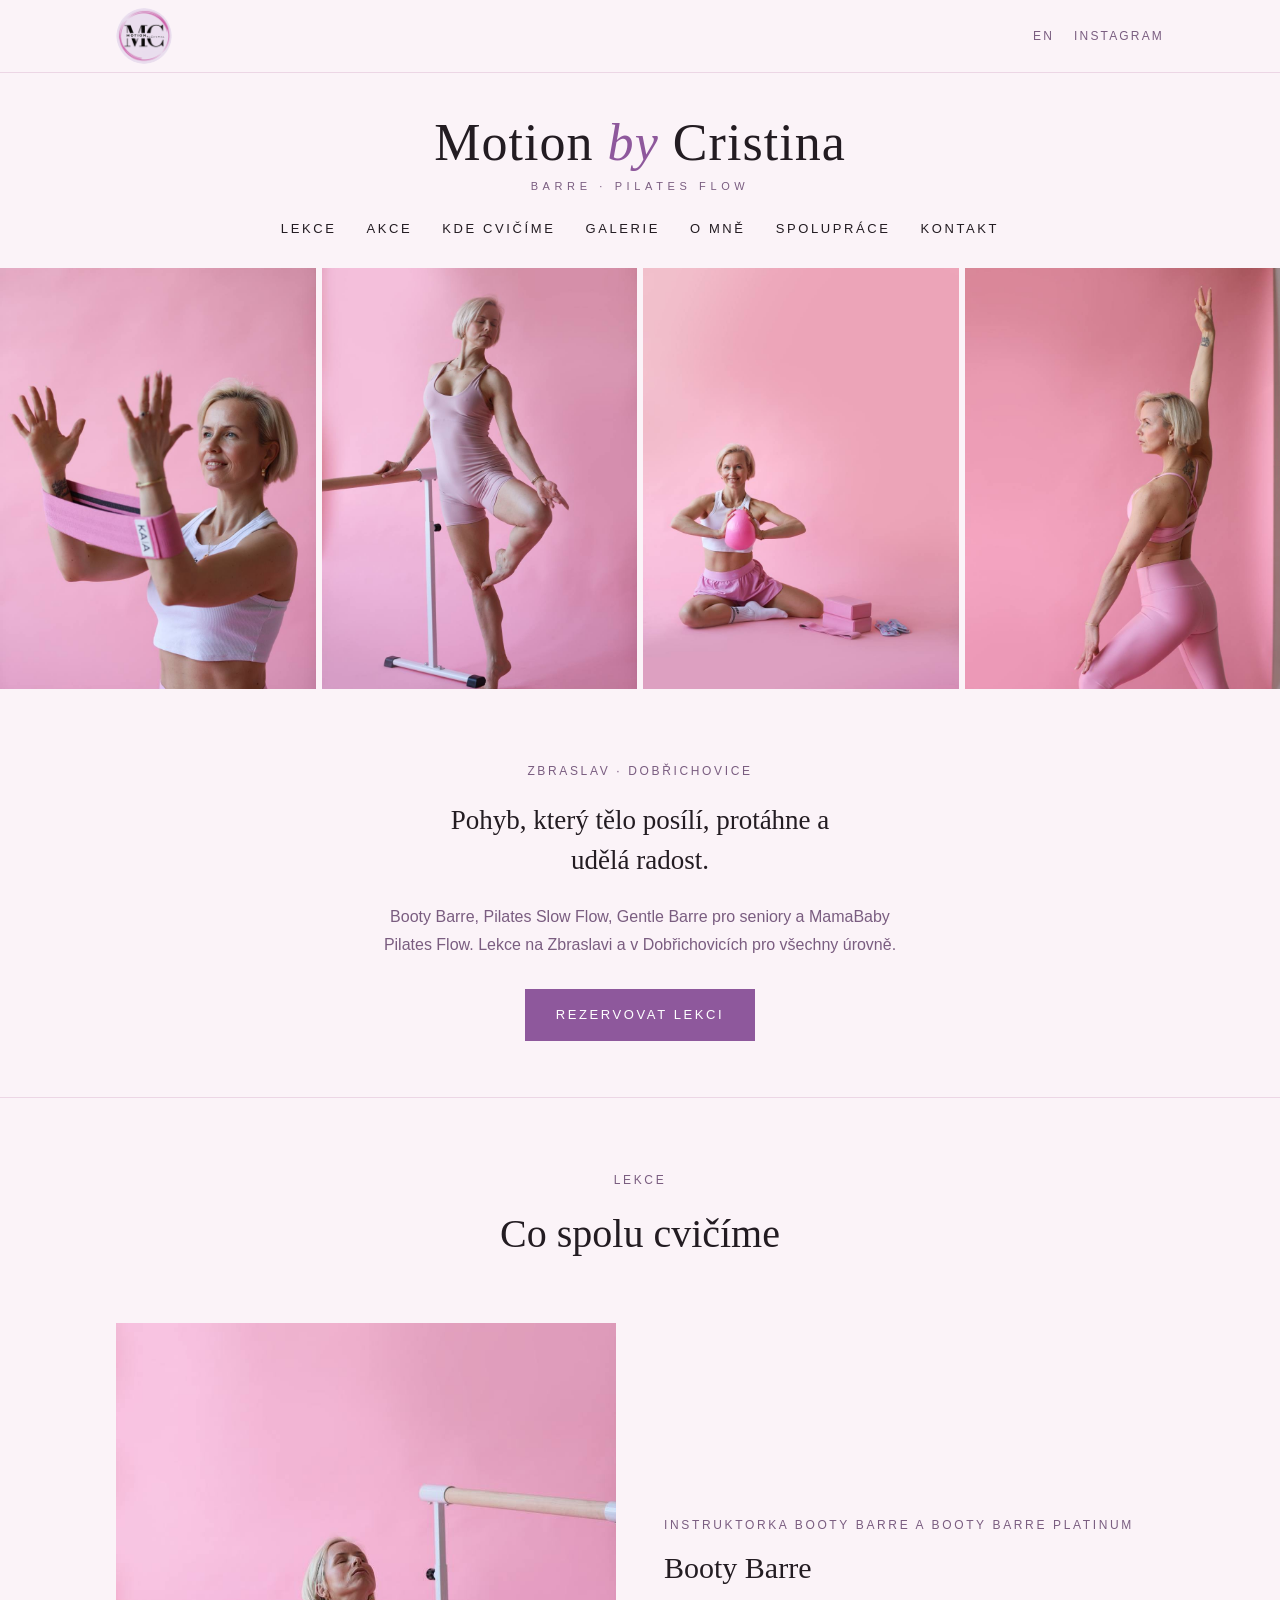
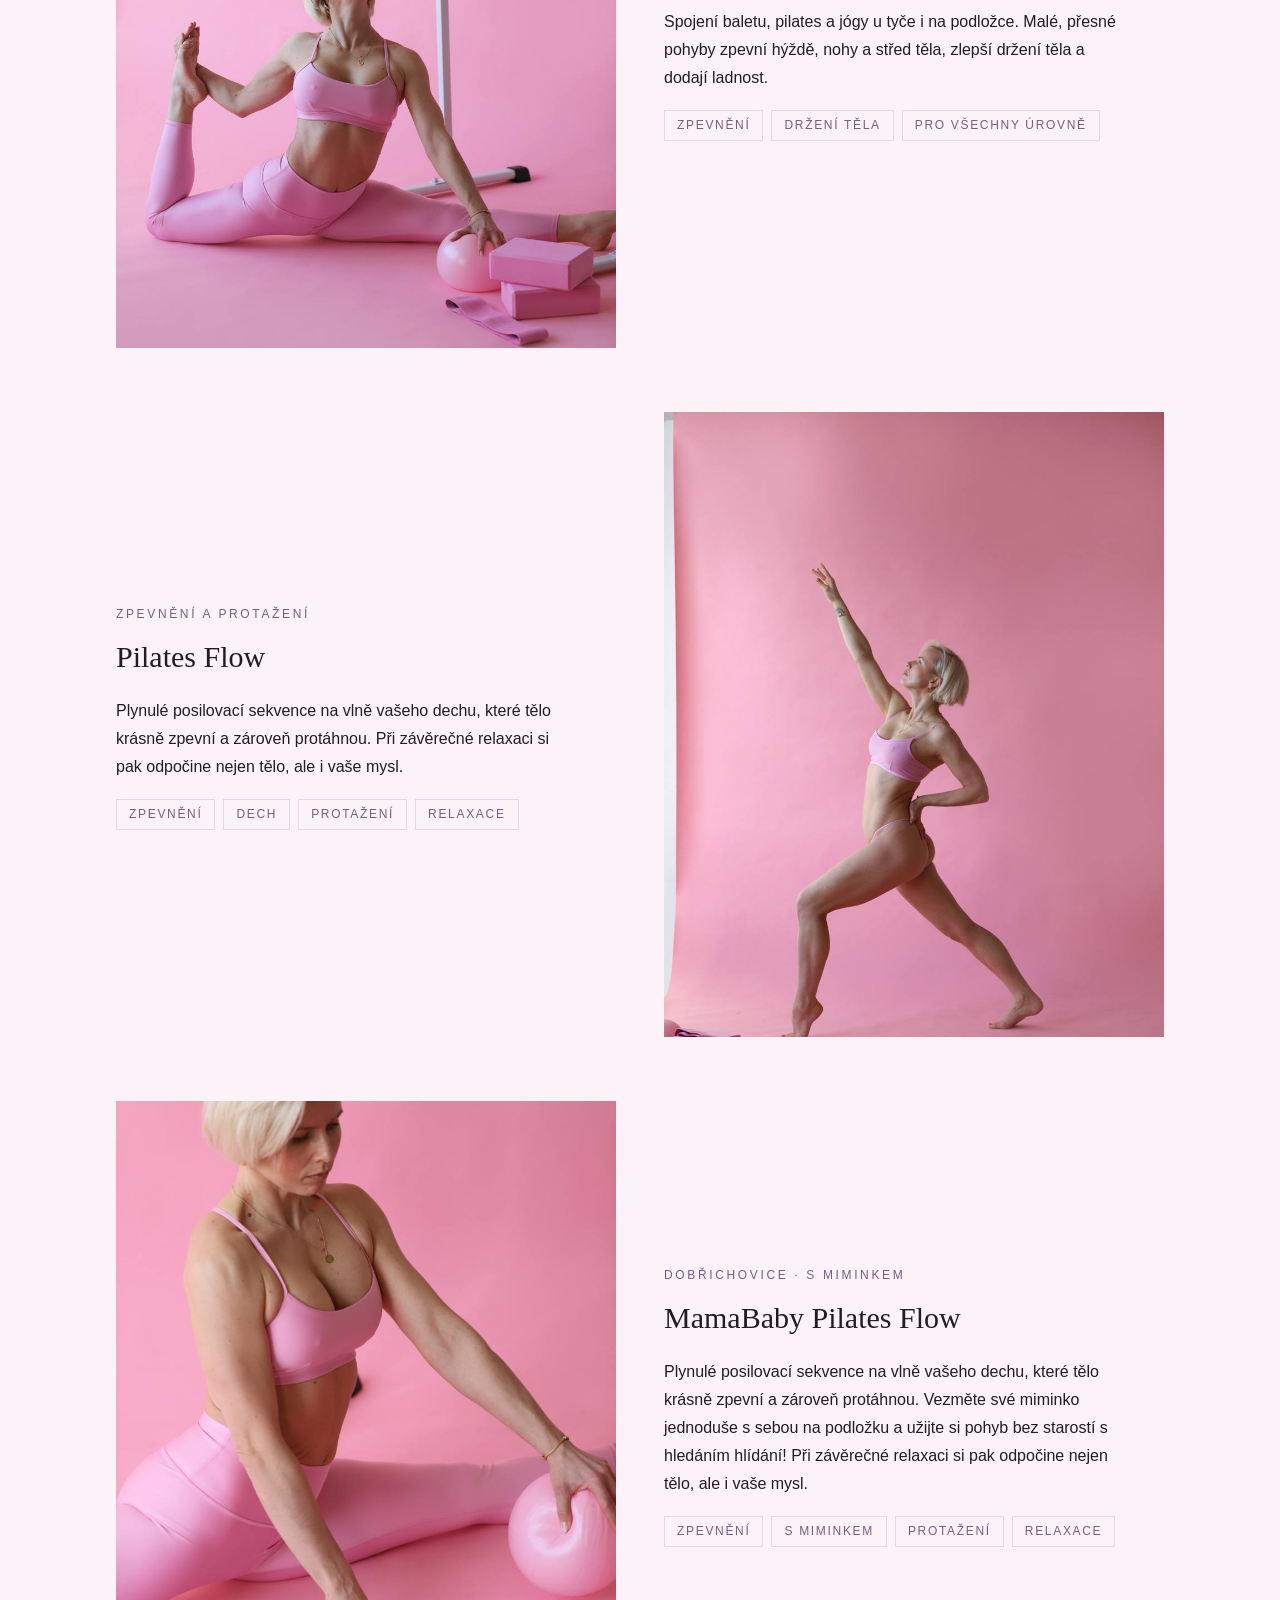
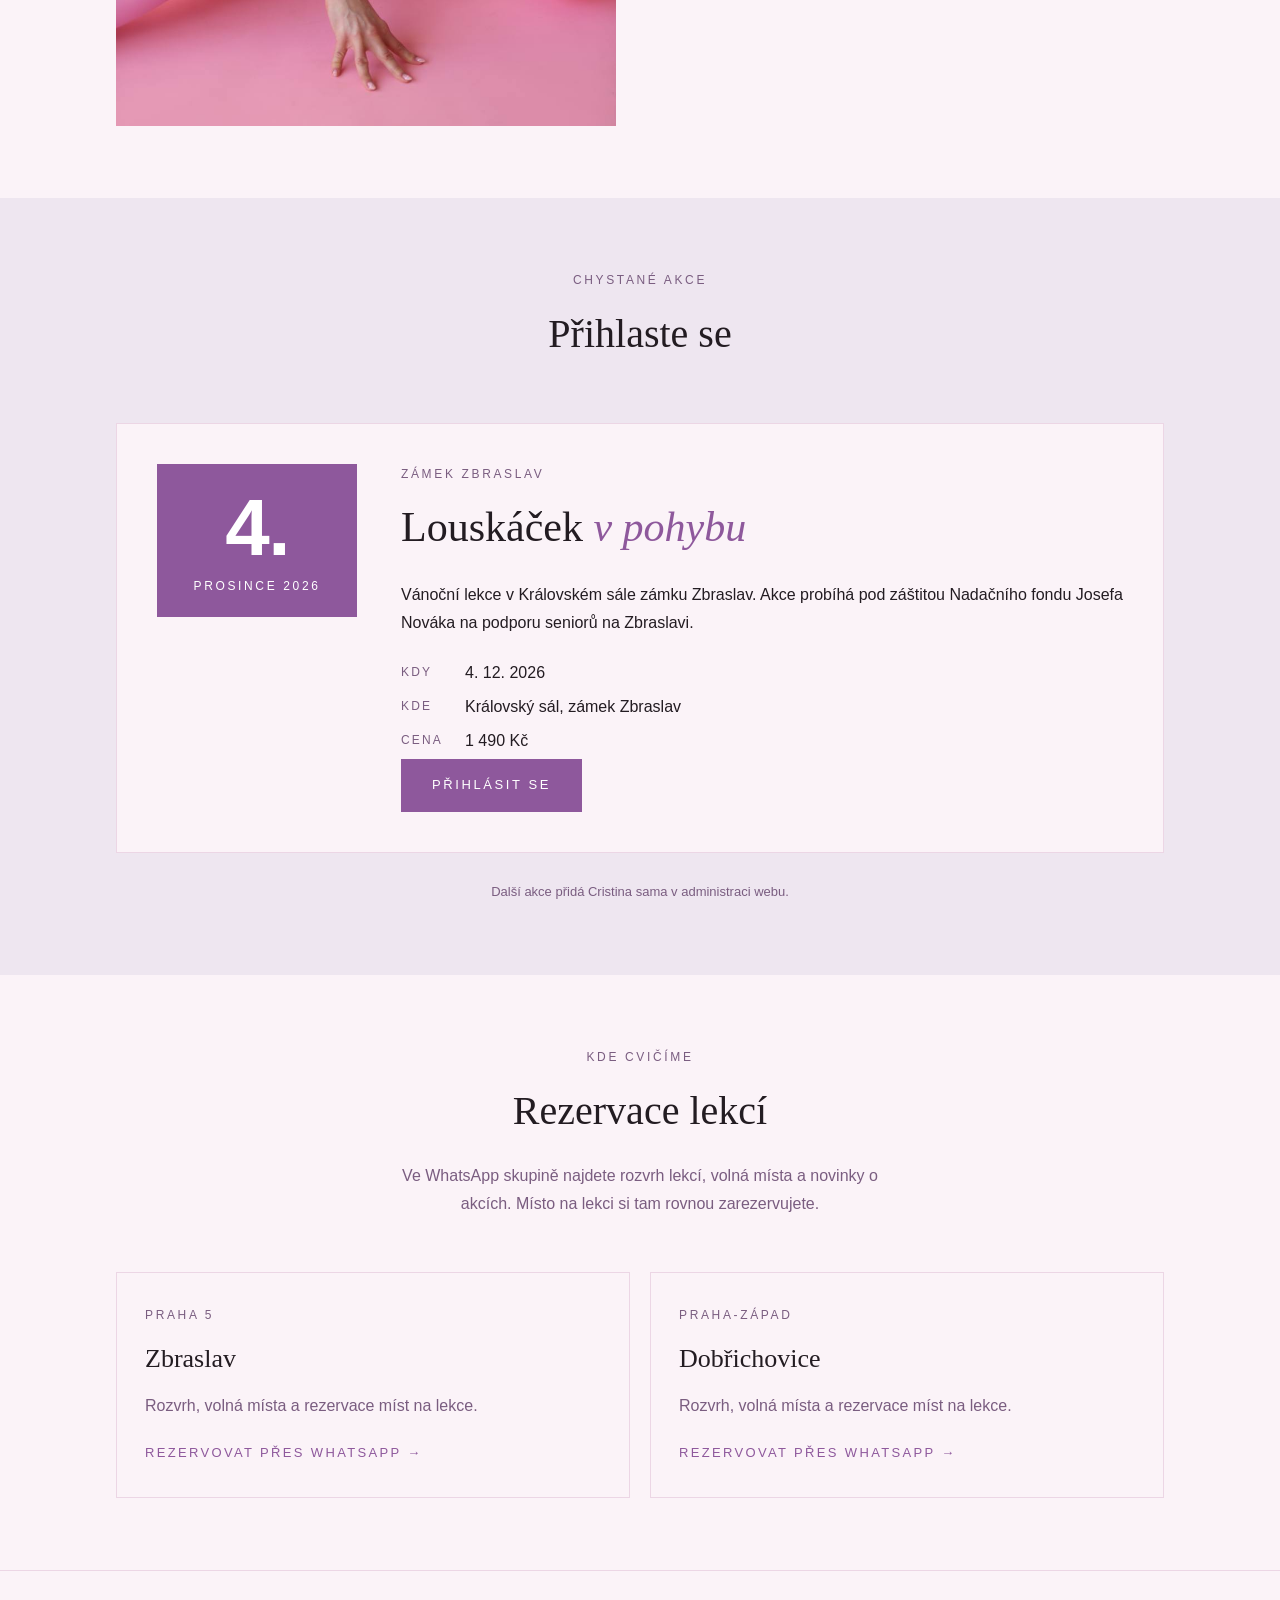
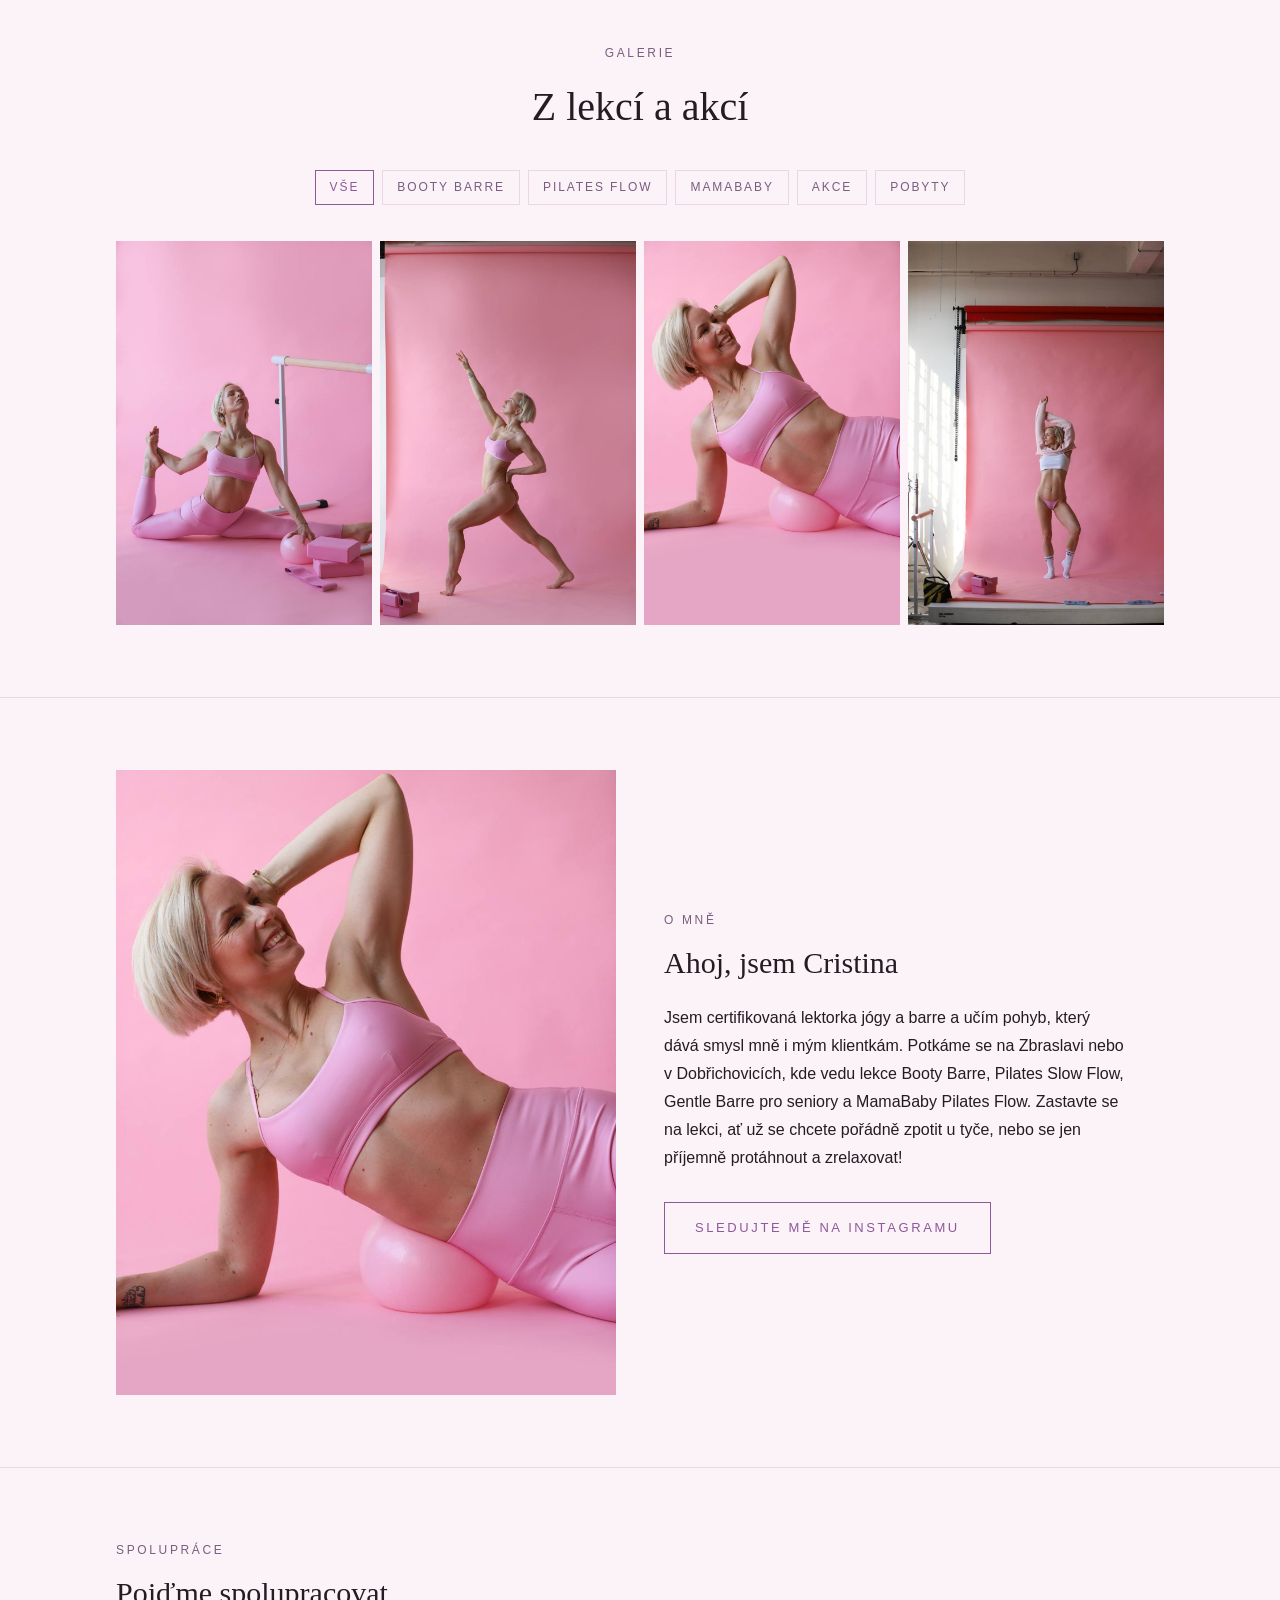
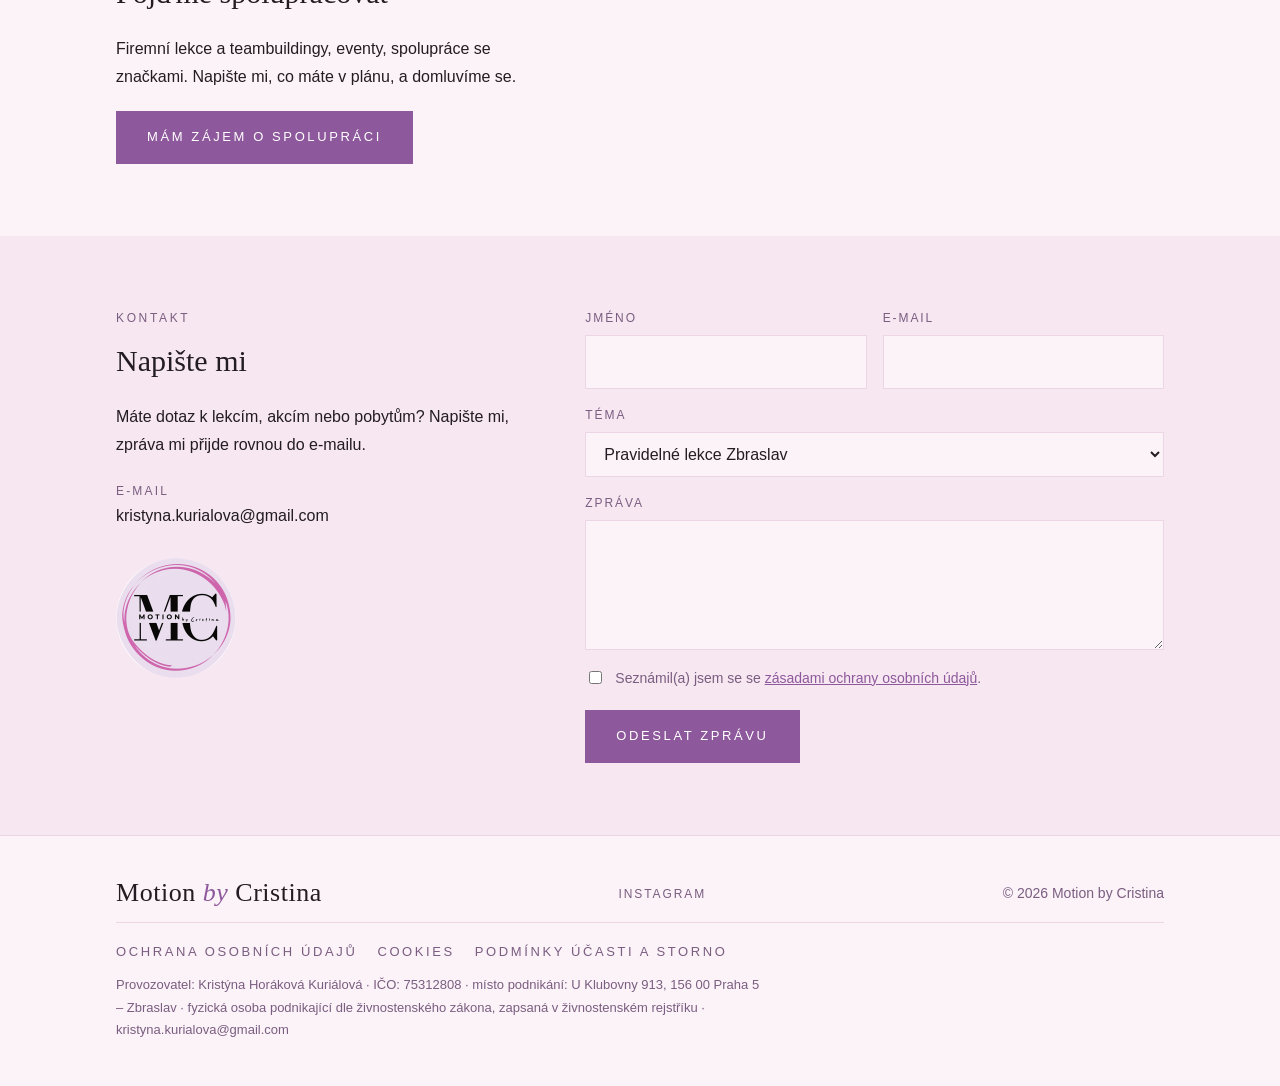
==== cristina/index.html @ bf234c75 "Motion by Cristina: video pod MamaBaby Co-Authored-By: Claude Opus 5.5 <noreply@anthropic.com> Claud" ====
<!doctype html>
<html lang="cs">
<head>
<meta charset="utf-8">
<meta name="viewport" content="width=device-width,initial-scale=1,viewport-fit=cover">
<meta name="robots" content="noindex,nofollow">
<meta name="color-scheme" content="only light">
<meta name="description" content="Lekce Booty Barre, Pilates Flow, Gentle Barre pro seniory a MamaBaby Pilates Flow na Zbraslavi a v Dobřichovicích. Akce, pobyty a rezervace lekcí přes WhatsApp.">
<link rel="alternate" hreflang="cs" href="https://andrea-signature.com/cristina">
<link rel="alternate" hreflang="en" href="https://andrea-signature.com/cristina/en">
<meta property="og:type" content="website">
<meta property="og:locale" content="cs_CZ">
<meta property="og:site_name" content="Motion by Cristina">
<meta property="og:title" content="Motion by Cristina – Booty Barre a Pilates Flow">
<meta property="og:description" content="Lekce Booty Barre a Pilates Flow na Zbraslavi a v Dobřichovicích. Akce, pobyty a rezervace přes WhatsApp.">
<meta property="og:url" content="https://andrea-signature.com/cristina">
<meta property="og:image" content="https://andrea-signature.com/cristina/og.jpg">
<meta property="og:image:width" content="1200">
<meta property="og:image:height" content="630">
<meta name="twitter:card" content="summary_large_image">
<style>:root{color-scheme:light}body{margin:0;font:14px system-ui,sans-serif}img{max-width:100%}[hidden]{display:none!important}</style>
<title>Motion by Cristina – Booty Barre a Pilates Flow | Zbraslav, Dobřichovice</title>
<link rel="icon" type="image/png" href="[data-uri]">
<meta name="claude:viewport-fit-sides" content="cover">
<link rel="stylesheet" href="/cristina/fonts/fonts.css">
<style>
/* Layout: Kat-style calm one-pager — centered logo + uppercase nav, photo strip, intro, alternating class rows, event, groups, footer */
:root{
  /* brand: #e1b0d1 orchid, #8e589c violet; light tints = 15 % */
  --bg:#fbf3f8; --surface:#f6e7f1; --surface2:#eee6f0; --fg:#231c22; --muted:#7a5d80; --accent:#8e589c; --orchid:#e1b0d1; --line:#ecd6e5; --on-accent:#fff;
  --ph1:#e8d6d6; --ph2:#d9c3c6; --ph3:#cfb8bd;
  --display:"Bodoni Moda","Didot","Times New Roman",serif;
  --body:"Montserrat","Helvetica Neue",Arial,sans-serif;
}
*{box-sizing:border-box}
body{background:var(--bg);color:var(--fg);font-family:var(--body);font-weight:300;font-size:16px;line-height:1.75}
a{color:inherit}
a:focus-visible,button:focus-visible{outline:2px solid var(--accent);outline-offset:3px}
.wrap{max-width:1080px;margin:0 auto;padding-left:max(16px,env(safe-area-inset-left,0px));padding-right:max(16px,env(safe-area-inset-right,0px))}
.eyebrow{font-size:12px;letter-spacing:.22em;text-transform:uppercase;color:var(--muted);font-weight:400}
h1,h2,h3{font-family:var(--display);font-weight:400;text-wrap:balance;margin:0}

/* top bar */
.top{border-bottom:1px solid var(--line)}
.top .wrap{display:flex;justify-content:space-between;align-items:center;gap:18px;padding-block:8px}
.top .corner{line-height:0}
.top-links{display:flex;gap:20px;align-items:center}
.top a{font-size:12px;letter-spacing:.18em;text-transform:uppercase;text-decoration:none;color:var(--muted)}
.top a:hover{color:var(--accent)}

/* header */
header .wrap{display:flex;flex-direction:column;align-items:center;gap:22px;padding-block:44px 26px;text-align:center}
.logo{font-family:var(--display);font-size:clamp(34px,6vw,52px);line-height:1;letter-spacing:.02em}
.logo em{font-style:normal}
.logo .by{font-style:italic}
.logo .by{color:var(--accent)}
.logo small{display:block;font-family:var(--body);font-size:11px;letter-spacing:.42em;text-transform:uppercase;color:var(--muted);margin-top:12px}
nav ul{display:flex;flex-wrap:wrap;justify-content:center;gap:6px 30px;list-style:none;margin:0;padding:0}
nav a{font-size:13px;letter-spacing:.2em;text-transform:uppercase;text-decoration:none;font-weight:400}
nav a:hover{color:var(--accent)}

/* photo strip */
.strip{display:grid;grid-template-columns:repeat(4,1fr);gap:6px}
.photo{display:block;width:100%;max-width:100%;height:auto;aspect-ratio:3/4;object-fit:cover;background:var(--surface)}
.ph{aspect-ratio:3/4;max-width:100%;display:flex;align-items:flex-end;padding:10px;font-size:11px;letter-spacing:.16em;text-transform:uppercase;color:var(--muted);background:linear-gradient(160deg,var(--ph1),var(--ph3))}
.strip .ph:nth-child(even){background:linear-gradient(200deg,var(--ph2),var(--ph1))}
@media (max-width:700px){.strip{grid-template-columns:repeat(2,1fr)}.strip img:nth-child(n+3){display:none}}

/* intro */
.intro{padding-block:72px 56px;text-align:center}
.intro p.lead{font-family:var(--display);font-size:clamp(21px,2.6vw,27px);line-height:1.5;max-width:30ch;margin:18px auto 0}
.intro p.sub{max-width:58ch;margin:22px auto 0;color:var(--muted)}
.btn{display:inline-block;margin-top:30px;padding:14px 30px;background:var(--accent);color:var(--on-accent);text-decoration:none;font-size:13px;letter-spacing:.2em;text-transform:uppercase;font-weight:400;border:1px solid var(--accent)}
.btn.ghost{background:transparent;color:var(--accent)}
.btn:hover{filter:brightness(1.08)}

/* classes */
.classes{border-top:1px solid var(--line);padding-block:72px}
.sec-head{text-align:center;margin-bottom:54px}
.sec-head h2{font-size:clamp(30px,4vw,40px);margin-top:8px}
.rows{display:grid;gap:64px}
.row{display:grid;grid-template-columns:1fr 1fr;gap:48px;align-items:center}
.row:nth-child(even) .ph{order:2}
.row .ph,.row .photo{aspect-ratio:4/5}
.row:nth-child(even) .photo{order:2}
@media (max-width:760px){.row:nth-child(even) .photo{order:0}}
.row > div{min-width:0}
.row h3{font-size:30px;margin:6px 0 14px}
.row p{margin:0;max-width:52ch}
.tags{display:flex;flex-wrap:wrap;gap:8px;margin-top:18px;padding:0;list-style:none}
.tags li{font-size:12px;letter-spacing:.14em;text-transform:uppercase;border:1px solid var(--line);padding:4px 12px;color:var(--muted)}
@media (max-width:760px){.row{grid-template-columns:1fr;gap:22px}.row:nth-child(even) .ph{order:0}}

/* event */
.event{background:var(--surface2)}
.event .wrap{padding-block:72px}
.ev{display:grid;grid-template-columns:200px 1fr;gap:44px;align-items:start}
.date{text-align:center;background:var(--accent);padding:24px 10px 20px;color:var(--on-accent)}
.date b{display:block;font-family:var(--body);font-weight:600;font-size:80px;line-height:1;letter-spacing:-.02em}
.date span{display:block;margin-top:8px;font-size:12px;letter-spacing:.22em;text-transform:uppercase;font-weight:500}
.ev > div{min-width:0}
.ev h3{font-size:clamp(30px,4vw,42px);margin:6px 0 16px}
.ev h3 em{color:var(--accent)}
.ev dl{display:grid;grid-template-columns:auto 1fr;gap:6px 22px;margin:22px 0 0}
.ev dt{font-size:12px;letter-spacing:.18em;text-transform:uppercase;color:var(--muted);padding-top:3px}
.ev dd{margin:0;font-variant-numeric:tabular-nums}
@media (max-width:700px){.ev{grid-template-columns:1fr;gap:24px}.date{max-width:180px}}

/* groups */
.groups{padding-block:72px}
.cards{display:grid;grid-template-columns:repeat(2,1fr);gap:20px}
.card{border:1px solid var(--line);padding:32px 28px;display:flex;flex-direction:column;gap:10px}
.card h3{font-size:26px}
.card p{margin:0;color:var(--muted)}
.card a{margin-top:auto;padding-top:12px;font-size:13px;letter-spacing:.18em;text-transform:uppercase;color:var(--accent);text-decoration:none;font-weight:400}
.card a:hover{text-decoration:underline}
.card a{display:inline-flex;align-items:center;gap:10px}
.ico{width:22px;height:22px;flex:none}
@media (max-width:640px){.cards{grid-template-columns:1fr}}

/* about */
.about{border-top:1px solid var(--line);padding-block:72px}
.about .row .photo{aspect-ratio:4/5;object-position:30% 20%}

/* footer */
footer{border-top:1px solid var(--line)}
footer .wrap{padding-block:44px;display:flex;flex-wrap:wrap;justify-content:space-between;gap:16px;align-items:center;font-size:14px;color:var(--muted)}
footer .logo{font-size:26px;color:var(--fg)}
.brand{margin:0;line-height:0}
.logo-img{display:block;width:56px;height:auto;border-radius:50%}
.contact-logo{width:120px;margin-top:28px}
footer ul{display:flex;gap:22px;list-style:none;margin:0;padding:0}
footer ul a{text-decoration:none;letter-spacing:.16em;text-transform:uppercase;font-size:12px}
footer ul a:hover{color:var(--accent)}
.legal-bar{flex-basis:100%;display:grid;gap:10px;padding-top:18px;border-top:1px solid var(--line);font-size:13px}
.legal-links{display:flex;flex-wrap:wrap;gap:6px 20px}
.legal-links a{color:var(--muted)}
.legal-links a:hover{color:var(--accent)}
.ident{margin:0;max-width:90ch}
.check a{color:var(--accent)}
#legal{max-width:min(92vw,720px)}
.legal-head{display:flex;justify-content:space-between;align-items:center;gap:12px;flex-wrap:wrap;padding:14px 20px;border-bottom:1px solid var(--line);position:sticky;top:0;background:var(--bg)}
.legal-tabs{display:flex;flex-wrap:wrap;gap:6px}
.legal-tabs button,.legal-close{font:inherit;font-size:12px;letter-spacing:.14em;text-transform:uppercase;background:none;border:1px solid var(--line);color:var(--muted);padding:6px 12px;cursor:pointer}
.legal-tabs button[aria-selected="true"]{border-color:var(--accent);color:var(--accent)}
.legal-close{color:var(--fg)}
.legal-body{padding:24px clamp(18px,4vw,36px) 32px;max-height:70vh;overflow:auto;font-size:15px;line-height:1.65}
.legal-body h2{font-size:28px;margin-bottom:12px}
.legal-body h4{font-family:var(--body);font-weight:500;font-size:13px;letter-spacing:.14em;text-transform:uppercase;color:var(--accent);margin:22px 0 6px}
.legal-body p,.legal-body ul{margin:0 0 8px}
.legal-body ul{padding-left:20px}
.legal-body b{font-weight:500}
@media (prefers-reduced-motion:no-preference){.btn,a{transition:color .2s,filter .2s}}

/* forms */
form{display:grid;gap:16px}
.f2{display:grid;grid-template-columns:1fr 1fr;gap:16px}
@media (max-width:600px){.f2{grid-template-columns:1fr}}
label{display:grid;gap:6px;font-size:12px;letter-spacing:.16em;text-transform:uppercase;color:var(--muted)}
input,textarea,select{font:inherit;font-size:16px;letter-spacing:normal;text-transform:none;color:var(--fg);background:var(--bg);border:1px solid var(--line);padding:12px 14px;border-radius:0;width:100%}
input:focus,textarea:focus,select:focus{outline:none;border-color:var(--accent)}
textarea{min-height:130px;resize:vertical}
.check{display:flex;gap:10px;align-items:flex-start;text-transform:none;letter-spacing:normal;font-size:14px}
.check input{width:auto;margin-top:5px}
button.btn{cursor:pointer;font:inherit;font-size:13px;letter-spacing:.2em;text-transform:uppercase;justify-self:start;margin-top:4px}
.ok{border:1px solid var(--accent);padding:18px 20px;color:var(--fg)}
.ok b{font-weight:500;color:var(--accent)}
.note{font-size:13px;color:var(--muted);margin:0}

/* events list */
.events{display:grid;gap:28px}
.ev-card{background:var(--bg);border:1px solid var(--line);padding:clamp(22px,4vw,40px)}
.regform{margin-top:28px;padding-top:28px;border-top:1px solid var(--line)}
.capacity{font-size:13px;color:var(--muted);margin-top:10px}
.capacity b{color:var(--accent);font-weight:500}

/* gallery */
.gallery{border-top:1px solid var(--line);padding-block:72px}
.filters{display:flex;flex-wrap:wrap;justify-content:center;gap:8px;margin:-26px 0 36px}
.filters button{font:inherit;font-size:12px;letter-spacing:.16em;text-transform:uppercase;background:none;border:1px solid var(--line);color:var(--muted);padding:6px 14px;cursor:pointer}
.filters button[aria-pressed="true"]{border-color:var(--accent);color:var(--accent)}
.grid{display:grid;grid-template-columns:repeat(4,1fr);gap:8px}
.grid button{all:unset;cursor:zoom-in;display:block}
.grid button:focus-visible{outline:2px solid var(--accent);outline-offset:2px}
.grid .photo{aspect-ratio:2/3}
@media (max-width:760px){.grid{grid-template-columns:repeat(2,1fr)}}
dialog{border:0;padding:0;background:var(--bg);color:var(--fg);max-width:min(92vw,820px);width:100%}
dialog::backdrop{background:rgba(20,14,16,.75)}
dialog img,dialog video{display:block;width:100%;max-height:80vh;object-fit:contain;background:var(--surface)}
.grid .tile{position:relative;overflow:visible}
.grid .tile .photo{position:relative}
.album .tile-cap{font-size:11px;padding:40px 12px 12px;background:linear-gradient(transparent,rgba(35,28,34,.7))}
.album .tile-cap b{display:block;font-family:var(--display);font-weight:400;font-size:22px;letter-spacing:0;text-transform:none;margin-bottom:2px}
.album::before,.album::after{content:"";position:absolute;inset:0;border:1px solid var(--line);background:var(--surface);z-index:-1}
.grid .album{isolation:isolate;margin:10px 10px 0 0}
.album::before{transform:translate(5px,-5px)}.album::after{transform:translate(10px,-10px);z-index:-2}
.album-bar{display:flex;flex-wrap:wrap;align-items:center;gap:14px 24px;margin-bottom:24px}
.album-bar h3{font-size:28px}
.album-bar button{font:inherit;font-size:12px;letter-spacing:.16em;text-transform:uppercase;background:none;border:1px solid var(--accent);color:var(--accent);padding:8px 14px;cursor:pointer}
.play{position:absolute;left:50%;top:50%;width:58px;height:58px;margin:-29px 0 0 -29px;border-radius:50%;background:rgba(255,255,255,.88);box-shadow:0 2px 12px rgba(35,28,34,.18)}
.play::after{content:"";position:absolute;left:23px;top:18px;border-left:17px solid var(--accent);border-top:11px solid transparent;border-bottom:11px solid transparent}
.tile-cap{position:absolute;left:0;right:0;bottom:0;padding:22px 10px 9px;font-size:11px;letter-spacing:.12em;text-transform:uppercase;color:#fff;background:linear-gradient(transparent,rgba(35,28,34,.55))}
dialog{max-width:min(92vw,620px)}
.dlg-bar{display:flex;justify-content:space-between;align-items:center;padding:12px 16px;font-size:13px;color:var(--muted)}
.dlg-bar button{font:inherit;background:none;border:1px solid var(--line);color:var(--fg);padding:6px 12px;cursor:pointer;letter-spacing:.12em;text-transform:uppercase;font-size:12px}

/* contact */
.contact{background:var(--surface)}
.contact .wrap{padding-block:72px}
.contact-grid{display:grid;grid-template-columns:1fr 1.4fr;gap:56px}
.contact-grid > div{min-width:0}
.contact-grid h3{font-size:30px;margin:6px 0 14px}
.contact-list{list-style:none;padding:0;margin:22px 0 0;display:grid;gap:14px}
.contact-list span{display:block;font-size:12px;letter-spacing:.18em;text-transform:uppercase;color:var(--muted)}
.collab-sec{border-top:1px solid var(--line)}
.collab-sec .wrap{padding-block:72px}
.collab-sec .contact-grid h3{font-size:30px;margin:6px 0 14px}
.collab{margin-top:32px;padding-top:24px;border-top:1px solid var(--line)}
.collab p{margin:8px 0 0}
.collab .btn{margin-top:18px}
@media (max-width:760px){.contact-grid{grid-template-columns:1fr;gap:32px}}
</style>

</head>
<body>
<div class="top"><div class="wrap">
  <a class="corner" href="#" aria-label="Motion by Cristina – nahoru"><img class="logo-img" src="[data-uri]" alt="" width="56" height="56"></a>
  <span class="top-links"><a href="/cristina/en" lang="en" hreflang="en">EN</a><a href="https://www.instagram.com/kristynakurialova" target="_blank" rel="noopener">Instagram</a></span>
</div></div>

<header><div class="wrap">
  <div class="logo">Motion <em><span class="by">by</span> Cristina</em><small>Barre · Pilates Flow</small></div>
  <nav><ul>
    <li><a href="#lekce">Lekce</a></li>
    <li><a href="#akce">Akce</a></li>
    <li><a href="#skupiny">Kde cvičíme</a></li>
    <li><a href="#galerie">Galerie</a></li>
    <li><a href="#o-mne">O mně</a></li>
    <li><a href="#spoluprace">Spolupráce</a></li>
    <li><a href="#kontakt">Kontakt</a></li>
  </ul></nav>
</div></header>

<div class="strip" aria-label="Fotografie z lekcí">
  <img class="photo" src="[data-uri]" alt="Cristina s odporovou gumou"><img class="photo" src="[data-uri]" alt="Cristina u baletní tyče"><img class="photo" src="[data-uri]" alt="Cristina s overballem na podložce"><img class="photo" src="[data-uri]" alt="Cristina ve stoji s rukou vzhůru">
</div>

<section class="intro"><div class="wrap">
  <div class="eyebrow">Zbraslav · Dobřichovice</div>
  <p class="lead">Pohyb, který tělo posílí, protáhne a udělá radost.</p>
  <p class="sub">Booty Barre, Pilates Slow Flow, Gentle Barre pro seniory a MamaBaby Pilates Flow. Lekce na Zbraslavi a v Dobřichovicích pro všechny úrovně.</p>
  <a class="btn" href="#skupiny">Rezervovat lekci</a>
</div></section>

<section class="classes" id="lekce"><div class="wrap">
  <div class="sec-head"><div class="eyebrow">Lekce</div><h2>Co spolu cvičíme</h2></div>
  <div class="rows">
    <div class="row">
      <img class="photo" src="[data-uri]" alt="Booty Barre u tyče">
      <div>
        <div class="eyebrow">Instruktorka Booty Barre a Booty Barre Platinum</div>
        <h3>Booty Barre</h3>
        <p>Spojení baletu, pilates a jógy u tyče i na podložce. Malé, přesné pohyby zpevní hýždě, nohy a střed těla, zlepší držení těla a dodají ladnost.</p>
        <ul class="tags"><li>Zpevnění</li><li>Držení těla</li><li>Pro všechny úrovně</li></ul>
      </div>
    </div>
    <div class="row">
      <img class="photo" src="[data-uri]" alt="Pilates Flow">
      <div>
        <div class="eyebrow">Zpevnění a protažení</div>
        <h3>Pilates Flow</h3>
        <p>Plynulé posilovací sekvence na vlně vašeho dechu, které tělo krásně zpevní a zároveň protáhnou. Při závěrečné relaxaci si pak odpočine nejen tělo, ale i vaše mysl.</p>
        <ul class="tags"><li>Zpevnění</li><li>Dech</li><li>Protažení</li><li>Relaxace</li></ul>
      </div>
    </div>
    <div class="row">
      <img class="photo" src="[data-uri]" alt="MamaBaby Pilates Flow">
      <div>
        <div class="eyebrow">Dobřichovice · s miminkem</div>
        <h3>MamaBaby Pilates Flow</h3>
        <p>Plynulé posilovací sekvence na vlně vašeho dechu, které tělo krásně zpevní a zároveň protáhnou. Vezměte své miminko jednoduše s sebou na podložku a užijte si pohyb bez starostí s hledáním hlídání! Při závěrečné relaxaci si pak odpočine nejen tělo, ale i vaše mysl.</p>
        <ul class="tags"><li>Zpevnění</li><li>S miminkem</li><li>Protažení</li><li>Relaxace</li></ul>
      </div>
    </div>
  </div>
</div></section>

<section class="event" id="akce"><div class="wrap">
  <div class="sec-head"><div class="eyebrow">Chystané akce</div><h2>Přihlaste se</h2></div>
  <div class="events">
  <article class="ev-card">
  <div class="ev">
    <div class="date"><b>4.</b><span>prosince 2026</span></div>
    <div>
      <div class="eyebrow">Zámek Zbraslav</div>
      <h3>Louskáček <em>v pohybu</em></h3>
      <p>Vánoční lekce v Královském sále zámku Zbraslav. Akce probíhá pod záštitou Nadačního fondu Josefa Nováka na podporu seniorů na Zbraslavi.</p>
      <dl>
        <dt>Kdy</dt><dd>4. 12. 2026</dd>
        <dt>Kde</dt><dd>Královský sál, zámek Zbraslav</dd>
        <dt>Cena</dt><dd>1 490 Kč</dd>
      </dl>
      <button class="btn" type="button" data-toggle="reg1" aria-expanded="false">Přihlásit se</button>
    </div>
  </div>
  <div class="regform" id="reg1" hidden>
    <form data-ok="Děkuji, přihláška je odeslaná. Potvrzení a platební údaje přijdou e-mailem.">
      <div class="f2">
        <label for="r1-name">Jméno a příjmení<input id="r1-name" name="name" required autocomplete="name"></label>
        <label for="r1-mail">E-mail<input id="r1-mail" name="email" type="email" required autocomplete="email"></label>
      </div>
      <div class="f2">
        <label for="r1-tel">Telefon<input id="r1-tel" name="tel" type="tel" autocomplete="tel"></label>
        <label for="r1-count">Počet míst<select id="r1-count" name="count"><option>1</option><option>2</option><option>3</option><option>4</option></select></label>
      </div>
      <label for="r1-note">Poznámka<textarea id="r1-note" name="note" style="min-height:80px"></textarea></label>
      <label class="check" for="r1-gdpr"><input id="r1-gdpr" type="checkbox" required> <span>Seznámil(a) jsem se s <a href="#" data-legal="vop">podmínkami účasti a storno podmínkami</a> a se <a href="#" data-legal="gdpr">zásadami ochrany osobních údajů</a>.</span></label>
      <button class="btn" type="submit">Odeslat přihlášku</button>
    </form>
  </div>
  </article>
  <p class="note" style="text-align:center">Další akce přidá Cristina sama v administraci webu.</p>
  </div>
</div></section>

<section class="groups" id="skupiny"><div class="wrap">
  <div class="sec-head"><div class="eyebrow">Kde cvičíme</div><h2>Rezervace lekcí</h2><p class="sub" style="max-width:56ch;margin:16px auto 0;color:var(--muted)">Ve WhatsApp skupině najdete rozvrh lekcí, volná místa a novinky o akcích. Místo na lekci si tam rovnou zarezervujete.</p></div>
  <div class="cards">
    <div class="card">
      <div class="eyebrow">Praha 5</div>
      <h3>Zbraslav</h3>
      <p>Rozvrh, volná místa a rezervace míst na lekce.</p>
      <a href="https://chat.whatsapp.com/IKfqkIpqVNa3q3LoXAsmT3" target="_blank" rel="noopener">Rezervovat přes WhatsApp →</a>
    </div>
    <div class="card">
      <div class="eyebrow">Praha-západ</div>
      <h3>Dobřichovice</h3>
      <p>Rozvrh, volná místa a rezervace míst na lekce.</p>
      <a href="https://chat.whatsapp.com/Bxy2iXMlmZ4FScN0CliQmD" target="_blank" rel="noopener">Rezervovat přes WhatsApp →</a>
    </div>
  </div>
</div></section>

<section class="gallery" id="galerie"><div class="wrap">
  <div class="sec-head"><div class="eyebrow">Galerie</div><h2>Z lekcí a akcí</h2></div>
  <div class="filters" role="group" aria-label="Filtrovat galerii">
    <button type="button" data-f="all" aria-pressed="true">Vše</button>
    <button type="button" data-f="barre" aria-pressed="false">Booty Barre</button>
    <button type="button" data-f="joga" aria-pressed="false">Pilates Flow</button>
    <button type="button" data-f="mama" aria-pressed="false">MamaBaby</button>
    <button type="button" data-f="akce" aria-pressed="false">Akce</button>
    <button type="button" data-f="pobyty" aria-pressed="false">Pobyty</button>
  </div>
  <div class="album-bar" id="album-bar" hidden><button type="button" id="album-back">← Zpět do galerie</button><div><h3 id="album-title"></h3><span id="album-date" class="eyebrow"></span></div></div>
  <div class="grid" id="grid"></div>
</div></section>

<dialog id="lb">
  <img id="lb-img" alt="">
  <video id="lb-vid" controls playsinline preload="none" hidden></video>
  <div class="dlg-bar"><span id="lb-cap"></span><span style="display:flex;gap:8px"><button type="button" id="lb-prev">←</button><button type="button" id="lb-next">→</button><button type="button" id="lb-close">Zavřít</button></span></div>
</dialog>

<section class="about" id="o-mne"><div class="wrap">
  <div class="row">
    <img class="photo" src="[data-uri]" alt="Cristina">
    <div>
      <div class="eyebrow">O mně</div>
      <h3>Ahoj, jsem Cristina</h3>
      <p>Jsem certifikovaná lektorka jógy a barre a učím pohyb, který dává smysl mně i mým klientkám. Potkáme se na Zbraslavi nebo v Dobřichovicích, kde vedu lekce Booty Barre, Pilates Slow Flow, Gentle Barre pro seniory a MamaBaby Pilates Flow. Zastavte se na lekci, ať už se chcete pořádně zpotit u tyče, nebo se jen příjemně protáhnout a zrelaxovat!</p>
      <a class="btn ghost" href="https://www.instagram.com/kristynakurialova" target="_blank" rel="noopener">Sledujte mě na Instagramu</a>
    </div>
  </div>
</div></section>

<section class="collab-sec" id="spoluprace"><div class="wrap">
  <div class="contact-grid">
    <div>
      <div class="eyebrow">Spolupráce</div>
      <h3>Pojďme spolupracovat</h3>
      <p>Firemní lekce a teambuildingy, eventy, spolupráce se značkami. Napište mi, co máte v plánu, a domluvíme se.</p>
      <button class="btn" type="button" data-toggle="collab-form" data-open="Mám zájem o spolupráci" data-close="Skrýt formulář" aria-expanded="false">Mám zájem o spolupráci</button>
    </div>
    <div id="collab-form" hidden>
      <form data-ok="Děkuji za zájem o spolupráci, ozvu se co nejdřív. Cristina">
        <div class="f2">
          <label for="s-name">Jméno<input id="s-name" name="name" required autocomplete="name"></label>
          <label for="s-org">Firma / značka<input id="s-org" name="org" autocomplete="organization"></label>
        </div>
        <div class="f2">
          <label for="s-mail">E-mail<input id="s-mail" name="email" type="email" required autocomplete="email"></label>
          <label for="s-type">Typ spolupráce<select id="s-type" name="type"><option>Firemní lekce</option><option>Event</option><option>Značka / produkt</option><option>Jiné</option></select></label>
        </div>
        <label for="s-msg">Popis spolupráce<textarea id="s-msg" name="msg" required></textarea></label>
        <label class="check" for="s-gdpr"><input id="s-gdpr" type="checkbox" required> <span>Seznámil(a) jsem se se <a href="#" data-legal="gdpr">zásadami ochrany osobních údajů</a>.</span></label>
        <button class="btn" type="submit">Odeslat poptávku</button>
      </form>
    </div>
  </div>
</div></section>

<section class="contact" id="kontakt"><div class="wrap">
  <div class="contact-grid">
    <div>
      <div class="eyebrow">Kontakt</div>
      <h3>Napište mi</h3>
      <p>Máte dotaz k lekcím, akcím nebo pobytům? Napište mi, zpráva mi přijde rovnou do e-mailu.</p>
      <ul class="contact-list">
        <li><span>E-mail</span>kristyna.kurialova@gmail.com</li>
      </ul>
      <img class="logo-img contact-logo" src="[data-uri]" alt="Motion by Cristina" width="120" height="120">
    </div>
    <div>
      <form data-ok="Děkuji za zprávu, ozvu se co nejdřív. Cristina">
        <div class="f2">
          <label for="c-name">Jméno<input id="c-name" name="name" required autocomplete="name"></label>
          <label for="c-mail">E-mail<input id="c-mail" name="email" type="email" required autocomplete="email"></label>
        </div>
        <label for="c-topic">Téma<select id="c-topic" name="topic"><option>Pravidelné lekce Zbraslav</option><option>Pravidelné lekce Dobřichovice</option><option>Akce</option><option>Pobyty</option><option>Jiné</option></select></label>
        <label for="c-msg">Zpráva<textarea id="c-msg" name="msg" required></textarea></label>
        <label class="check" for="c-gdpr"><input id="c-gdpr" type="checkbox" required> <span>Seznámil(a) jsem se se <a href="#" data-legal="gdpr">zásadami ochrany osobních údajů</a>.</span></label>
        <button class="btn" type="submit">Odeslat zprávu</button>
      </form>
    </div>
  </div>
</div></section>

<footer><div class="wrap">
  <div class="logo">Motion <em><span class="by">by</span> Cristina</em></div>
  <ul>
    <li><a href="https://www.instagram.com/kristynakurialova" target="_blank" rel="noopener">Instagram</a></li>
  </ul>
  <div>© 2026 Motion by Cristina</div>
  <div class="legal-bar">
    <nav class="legal-links" aria-label="Právní informace">
      <a href="#" data-legal="gdpr">Ochrana osobních údajů</a>
      <a href="#" data-legal="cookies">Cookies</a>
      <a href="#" data-legal="vop">Podmínky účasti a storno</a>
    </nav>
    <p class="ident">Provozovatel: Kristýna Horáková Kuriálová · IČO: 75312808 · místo podnikání: U Klubovny 913, 156 00 Praha 5 – Zbraslav · fyzická osoba podnikající dle živnostenského zákona, zapsaná v živnostenském rejstříku · kristyna.kurialova@gmail.com</p>
  </div>
</div></footer>

<dialog id="legal" aria-labelledby="legal-title">
  <div class="legal-head">
    <div class="legal-tabs" role="tablist">
      <button type="button" role="tab" data-tab="gdpr">Osobní údaje</button>
      <button type="button" role="tab" data-tab="cookies">Cookies</button>
      <button type="button" role="tab" data-tab="vop">Podmínky účasti</button>
    </div>
    <button type="button" class="legal-close" id="legal-close">Zavřít</button>
  </div>
  <div class="legal-body">
    <article data-panel="gdpr">
      <h2 id="legal-title">Zásady ochrany osobních údajů</h2>
      <h4>Správce</h4>
      <p>Kristýna Horáková Kuriálová, IČO 75312808, místo podnikání U Klubovny 913, 156 00 Praha 5 – Zbraslav, e-mail kristyna.kurialova@gmail.com (dále jen „správce“).</p>
      <h4>Jaké údaje zpracovávám</h4>
      <p>Jméno a příjmení, e-mail, telefon a obsah zprávy, které vyplníte v kontaktním formuláři, přihlášce na akci nebo poptávce spolupráce. U firem také název firmy nebo značky.</p>
      <h4>Proč a na jakém základě</h4>
      <ul>
        <li><b>Odpověď na dotaz a poptávku spolupráce</b> – jednání o smlouvě a oprávněný zájem (čl. 6 odst. 1 písm. b) a f) GDPR).</li>
        <li><b>Přihláška na akci nebo pobyt</b> – plnění smlouvy (čl. 6 odst. 1 písm. b) GDPR).</li>
        <li><b>Účetní a daňové doklady</b> – plnění právní povinnosti (čl. 6 odst. 1 písm. c) GDPR).</li>
      </ul>
      <h4>Jak dlouho</h4>
      <p>Dotazy po dobu nezbytnou k jejich vyřízení, nejdéle 1 rok. Údaje z přihlášek po dobu konání akce a vyřízení plateb. Doklady po dobu stanovenou daňovými a účetními předpisy.</p>
      <h4>Komu údaje předávám</h4>
      <p>Údaje nepředávám třetím stranám k marketingu. Zpracovávají je pouze technické služby nutné pro provoz webu a e-mailu: poskytovatel webhostingu [doplnit] a Google (Gmail). Google může údaje zpracovávat i mimo EU na základě standardních smluvních doložek.</p>
      <h4>Vaše práva</h4>
      <p>Máte právo na přístup k údajům, jejich opravu, výmaz, omezení zpracování, přenositelnost a právo vznést námitku. Stačí napsat na kristyna.kurialova@gmail.com. Máte také právo podat stížnost u Úřadu pro ochranu osobních údajů (www.uoou.gov.cz).</p>
      <h4>Fotografie z lekcí a akcí</h4>
      <p>Na lekcích a akcích mohu pořizovat fotografie pro web a Instagram. Pokud nechcete být na fotkách, řekněte mi to na místě nebo e-mailem a fotku nezveřejním, případně ji odstraním.</p>
      <p class="note">Platné od [doplnit datum].</p>
    </article>
    <article data-panel="cookies" hidden>
      <h2>Cookies</h2>
      <p>Cookies jsou malé soubory, které web může ukládat ve vašem prohlížeči.</p>
      <p>Tento web nepoužívá analytické, marketingové ani jiné sledovací cookies. Proto po vás nežádám souhlas a nezobrazuji cookie lištu.</p>
      <p>Pokud bych v budoucnu začala používat například měření návštěvnosti, předem vás požádám o souhlas a tuto informaci aktualizuji.</p>
    </article>
    <article data-panel="vop" hidden>
      <h2>Podmínky účasti a storno podmínky</h2>
      <p>Tyto podmínky platí pro akce a pobyty, na které se přihlašujete přes tento web. Pořadatelem je Kristýna Horáková Kuriálová, IČO 75312808, místo podnikání U Klubovny 913, 156 00 Praha 5 – Zbraslav.</p>
      <h4>Přihláška a platba</h4>
      <p>Po odeslání přihlášky vám e-mailem pošlu potvrzení a platební údaje. Místo je rezervované po připsání platby na účet ve lhůtě uvedené v potvrzení. Cena je uvedena u každé akce.</p>
      <h4>Storno podmínky – pobyty</h4>
      <p><b>Ubytování</b> se řídí storno podmínkami daného hotelu.</p>
      <p><b>Cvičební program během pobytu:</b></p>
      <ul>
        <li>Zrušení více než 30 dnů před začátkem pobytu: vracím 100 % zaplacené částky (případně snížené o poplatek za převod platby, např. 200 Kč).</li>
        <li>Zrušení 30 až 14 dnů před začátkem pobytu: stornopoplatek činí 50 % z celkové ceny pobytu.</li>
        <li>Zrušení méně než 14 dnů před začátkem pobytu, včetně nenástupu bez omluvy: stornopoplatek činí 100 % z celkové ceny pobytu.</li>
      </ul>
      <p>Storno neúčtuji, pokud za sebe najdete náhradníka.</p>
      <h4>Storno podmínky – workshopy a akce</h4>
      <ul>
        <li>Zrušení 48 hodin a více před začátkem: vracím celou částku, nebo ji převedu jako kredit na jinou lekci.</li>
        <li>Zrušení méně než 48 hodin před začátkem: částka se nevrací. Místo můžete převést na náhradníka, kterého si sami zajistíte.</li>
      </ul>
      <p>Storno neúčtuji, pokud za sebe najdete náhradníka.</p>
      <p>Akce se konají v pevně daném termínu, proto podle § 1837 písm. j) občanského zákoníku nelze od smlouvy odstoupit ve 14denní lhůtě bez udání důvodu.</p>
      <h4>Zrušení akce pořadatelem</h4>
      <p>Pokud akci zruším, vrátím vám celou zaplacenou částku nebo vám nabídnu náhradní termín.</p>
      <h4>Zdraví a bezpečnost</h4>
      <p>Cvičení je na vlastní odpovědnost. Pokud máte zdravotní omezení, jste těhotná nebo po porodu, poraďte se předem s lékařem a dejte mi vědět před lekcí.</p>
      <h4>Reklamace a spory</h4>
      <p>Reklamace a stížnosti řeším e-mailem na kristyna.kurialova@gmail.com. Spotřebitel může využít mimosoudní řešení sporů u České obchodní inspekce (www.coi.cz).</p>
      <p class="note">Platné od [doplnit datum].</p>
    </article>
  </div>
</dialog>

<script>
// registration toggles
document.querySelectorAll('[data-toggle]').forEach(b=>{
  b.addEventListener('click',()=>{
    const t=document.getElementById(b.dataset.toggle);
    t.hidden=!t.hidden; b.setAttribute('aria-expanded',String(!t.hidden));
    b.textContent=t.hidden?(b.dataset.open||'Přihlásit se'):(b.dataset.close||'Skrýt přihlášku');
    if(!t.hidden) t.querySelector('input').focus();
  });
});
// forms (prototype: show confirmation only)
document.querySelectorAll('form[data-ok]').forEach(f=>{
  f.addEventListener('submit',e=>{
    e.preventDefault();
    const d=document.createElement('div'); d.className='ok';
    d.innerHTML='<b>Odesláno.</b> '+f.dataset.ok+'<p class="note" style="margin-top:8px">Ukázka návrhu: na ostrém webu se zpráva odešle Cristině e-mailem.</p>';
    f.replaceWith(d);
  });
});
// gallery
// gallery: single items [cat, caption, img, video?]; albums {album, cat, date, cover, items:[[caption,img,video?]]}
const RSF='Royal Summer Flow · 14. 8. 2026';
const AOG='Art of Grounding · 3.–4. 10. 2026';
const PF='Pilates Flow · z lekce';
const SDR='Summer Day Retreat · 29. 7. 2026';
const photos=[
  {album:'Royal Summer Flow',date:'14. 8. 2026 · zámek Zbraslav',cat:'akce',cover:'[data-uri]',items:[
    [RSF,'[data-uri]','/cristina/royal-summer-flow.mp4'],[RSF,'[data-uri]'],[RSF,'[data-uri]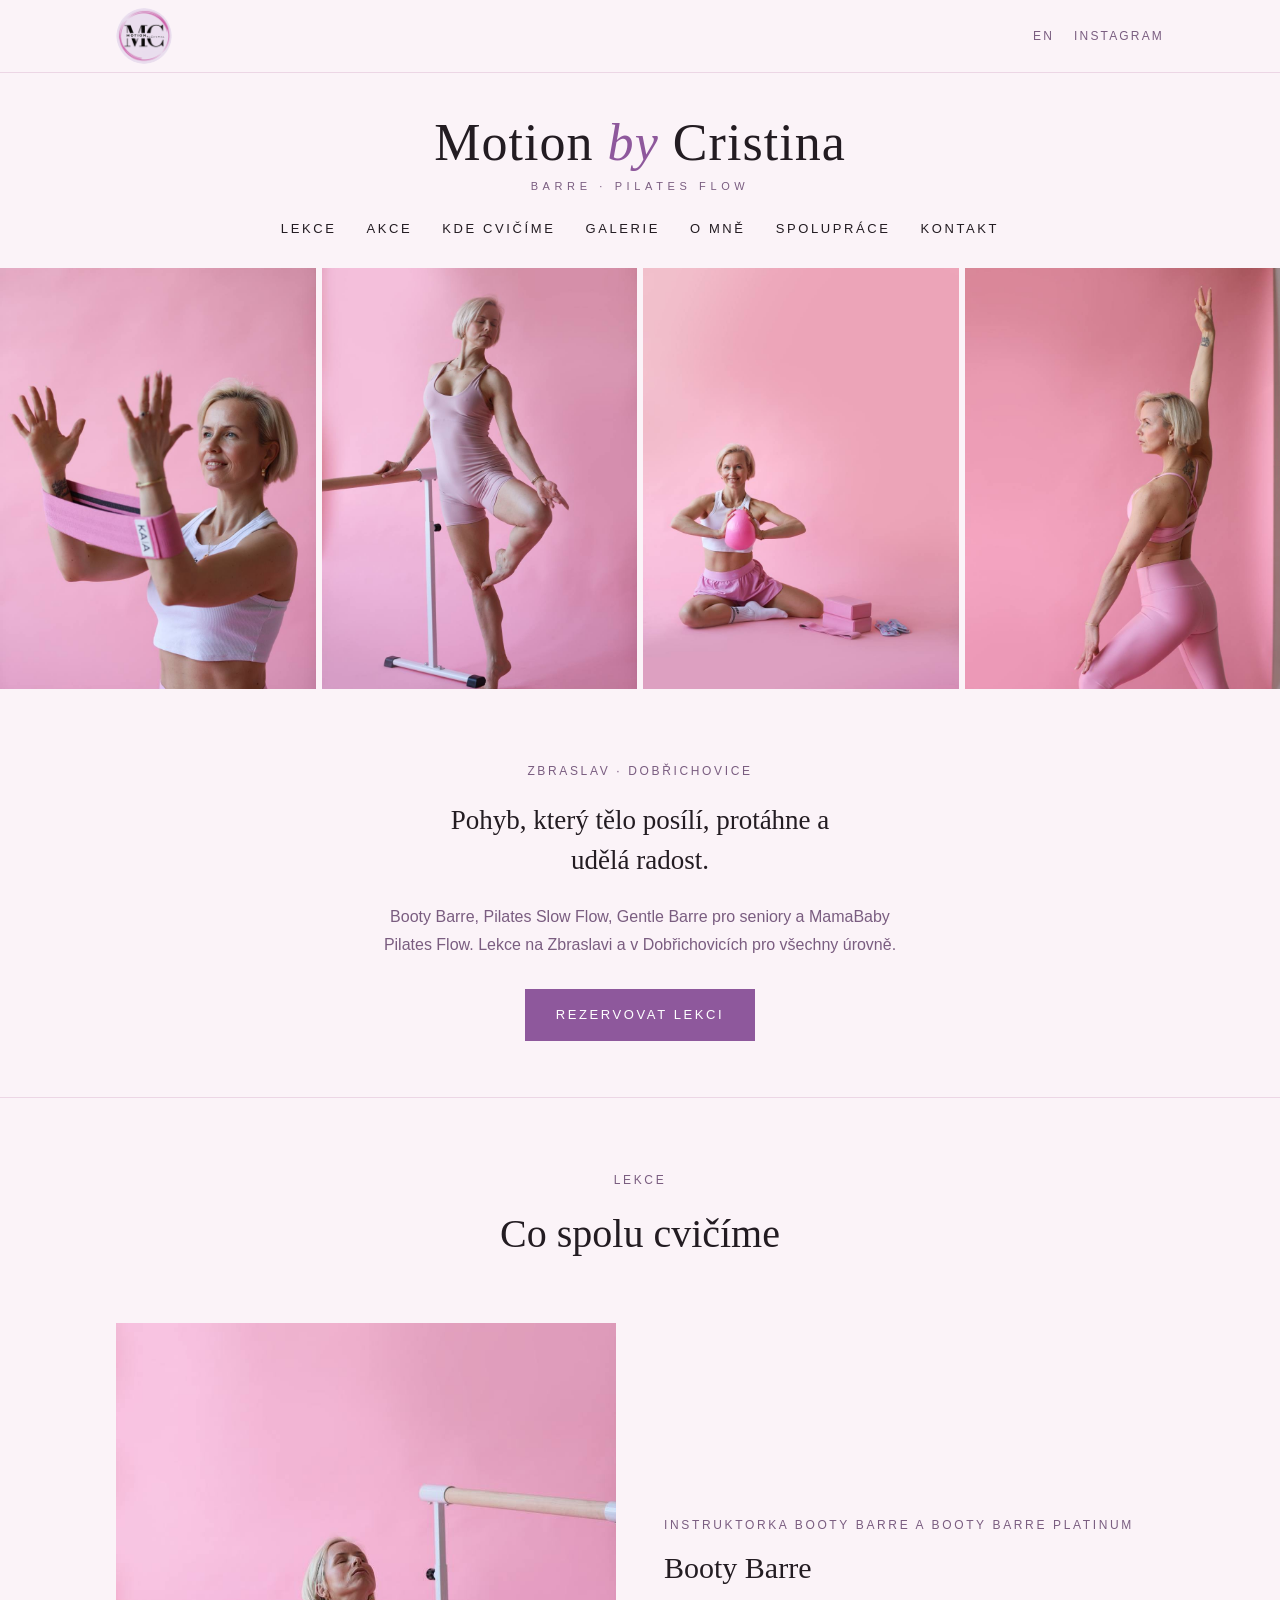
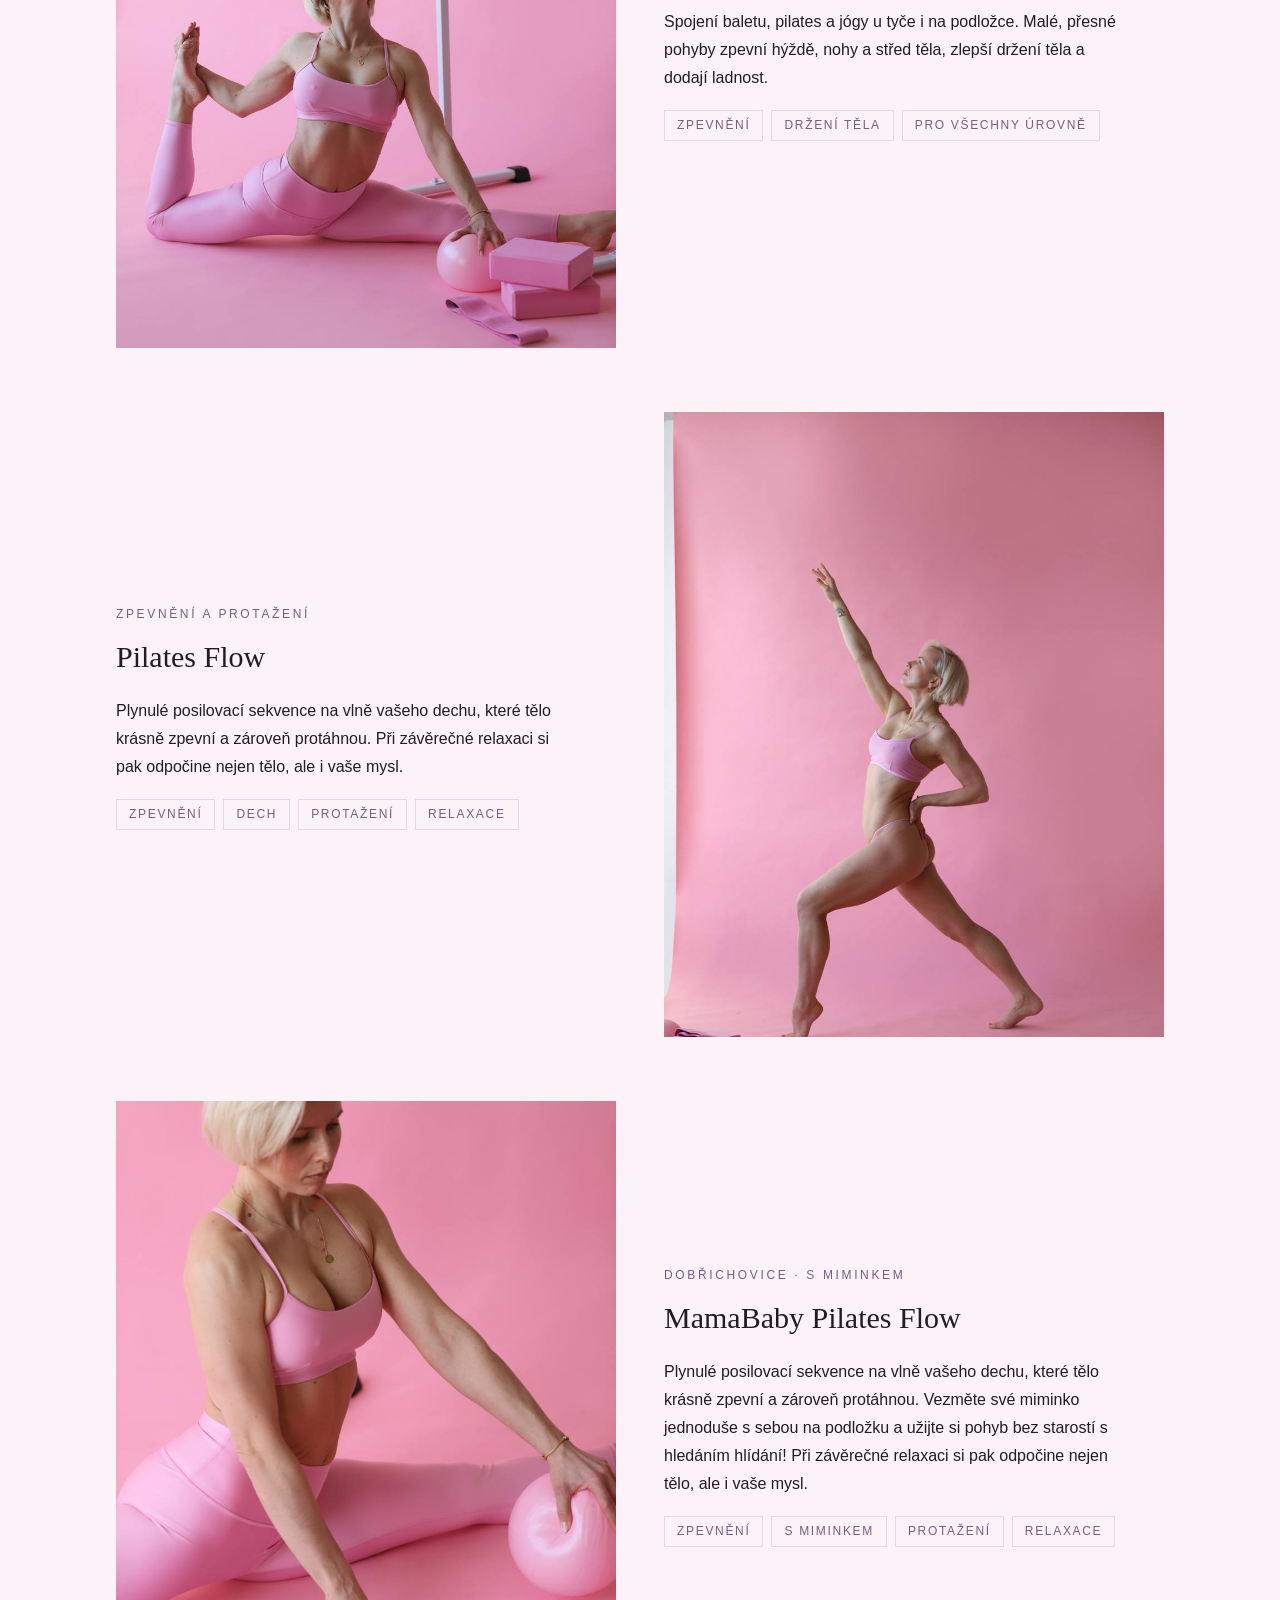
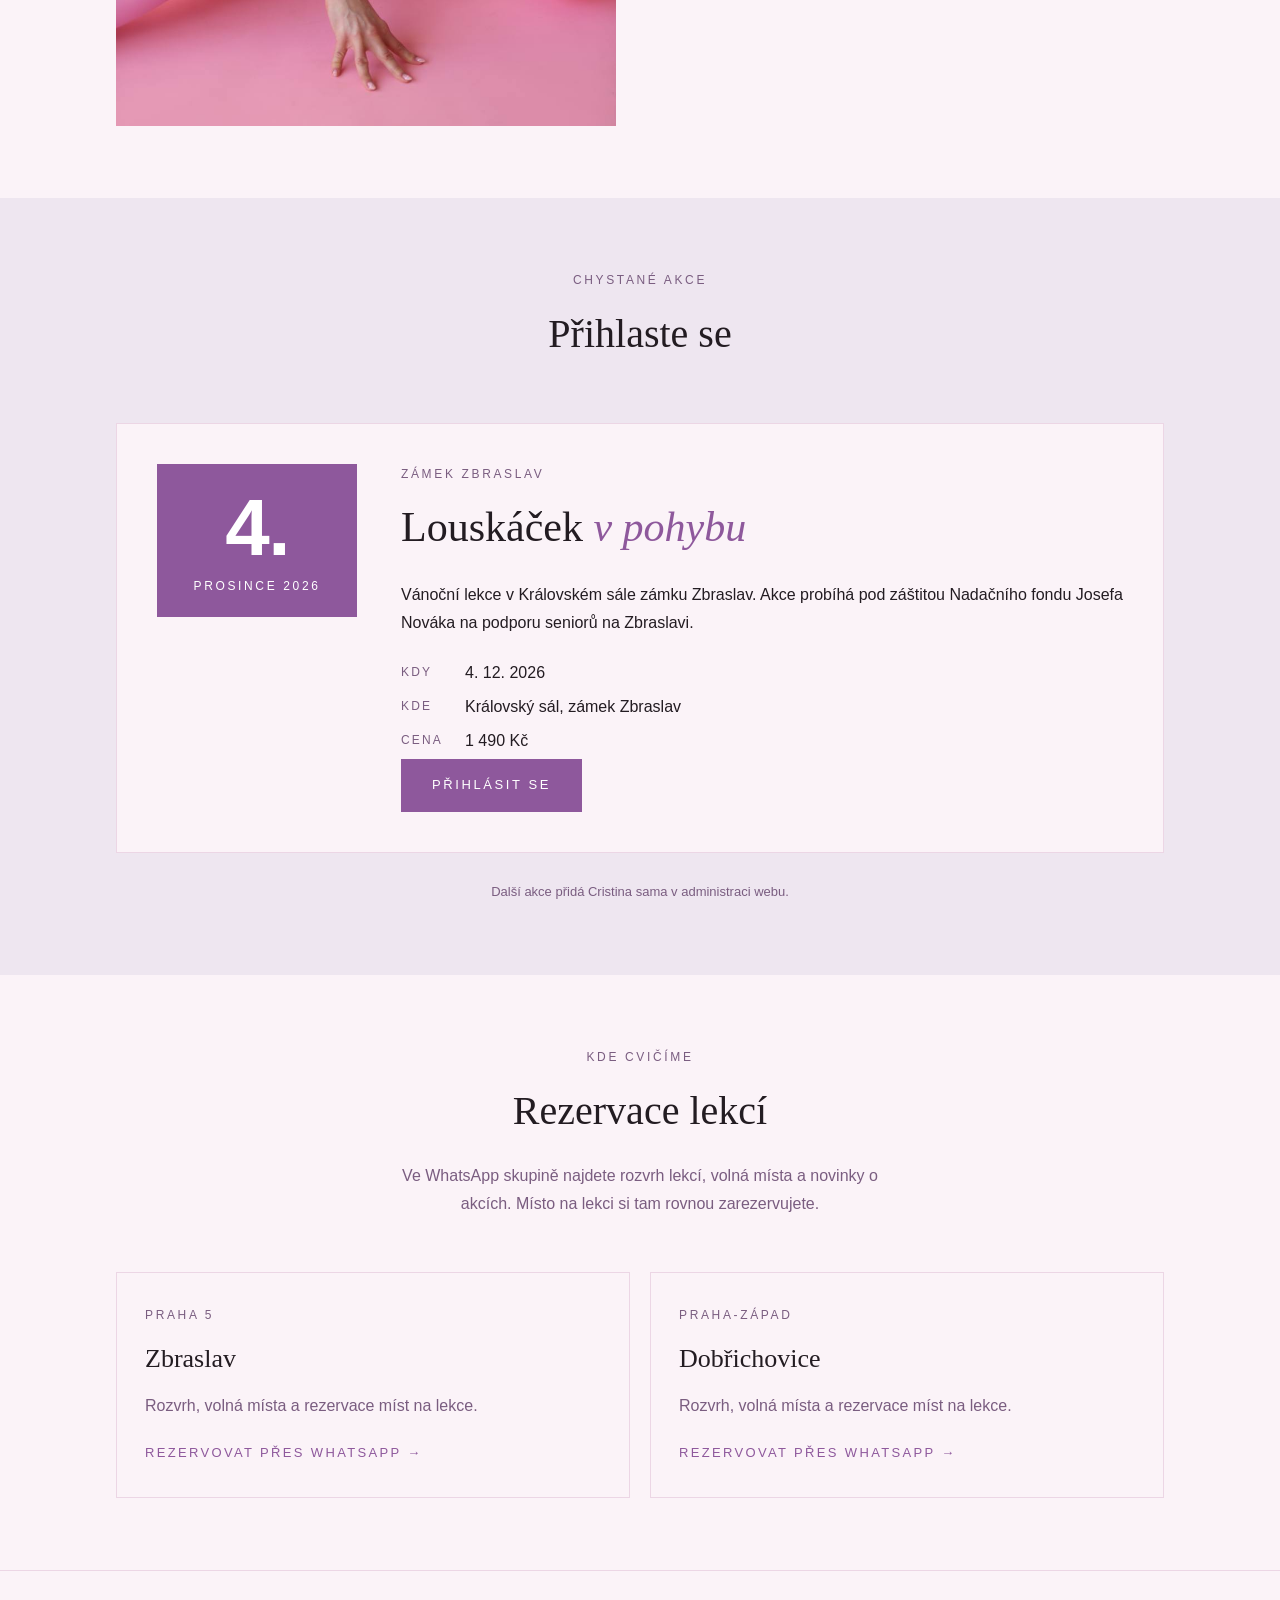
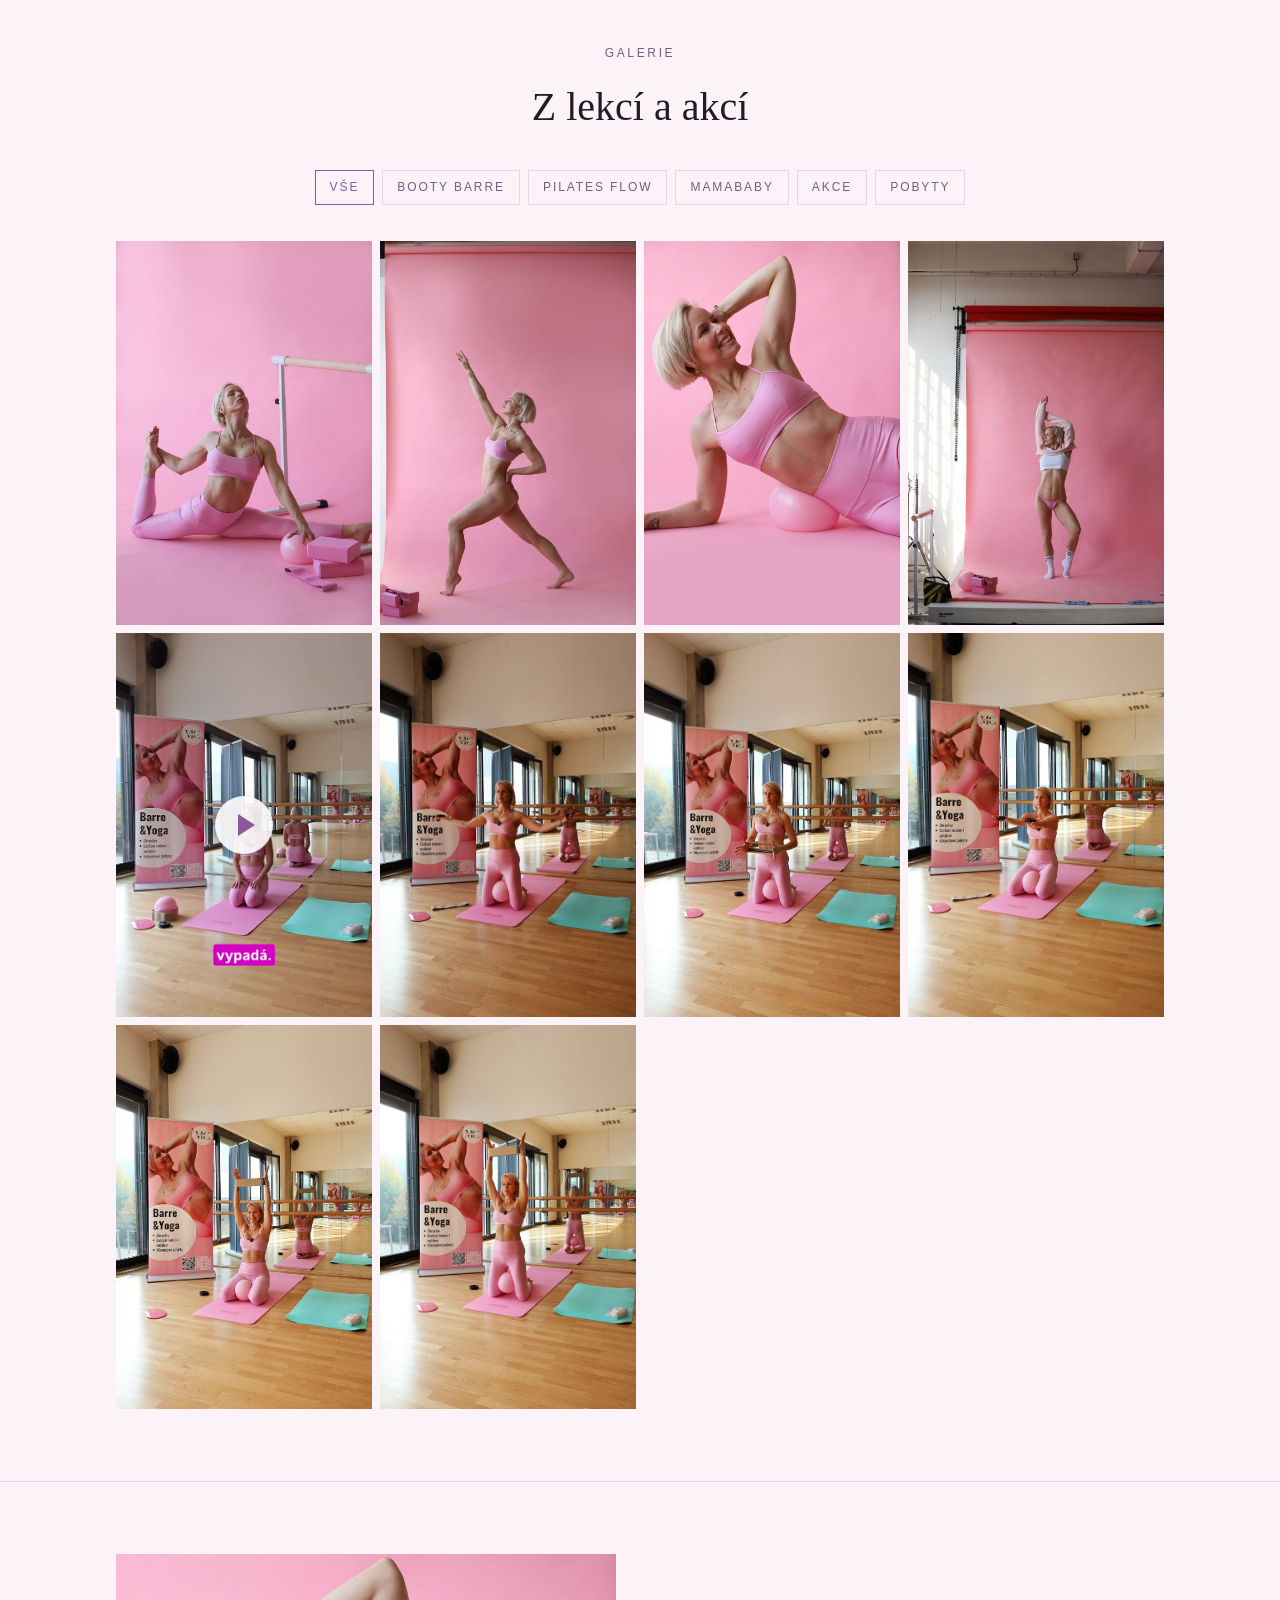
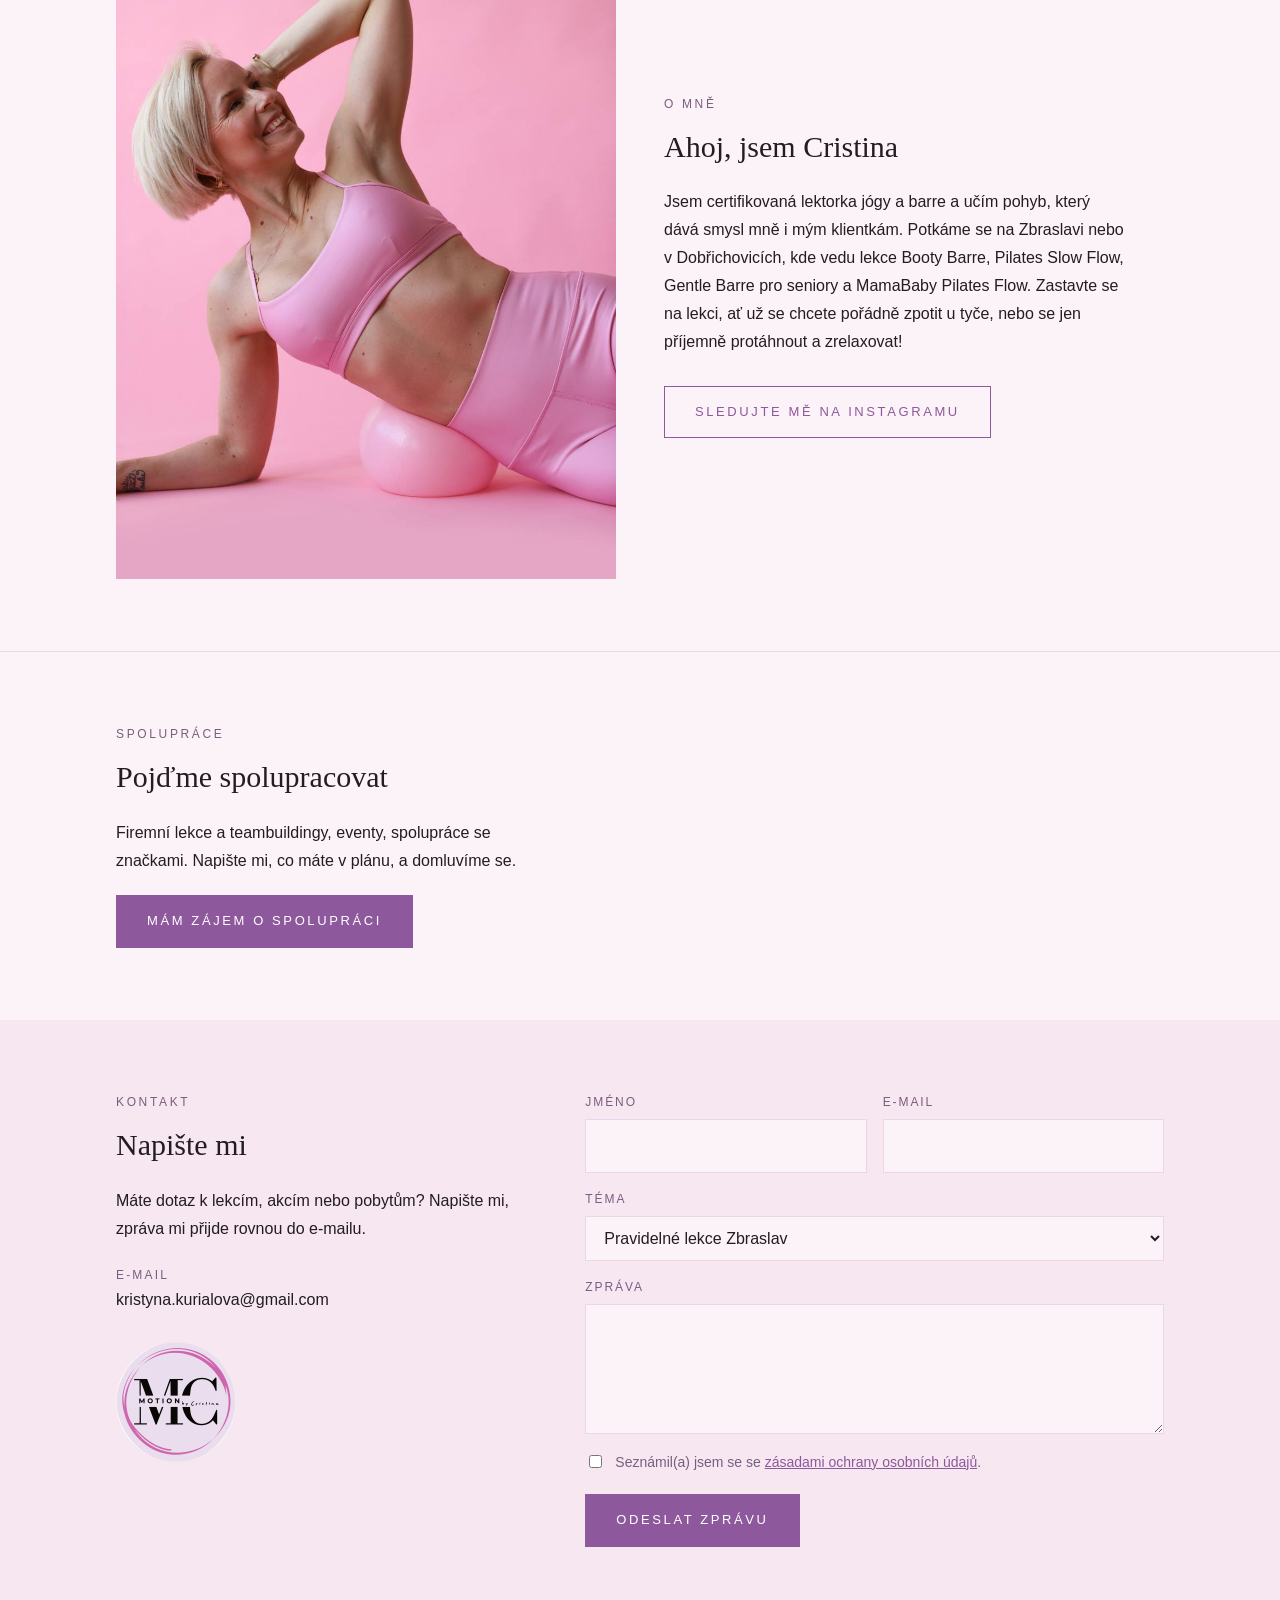
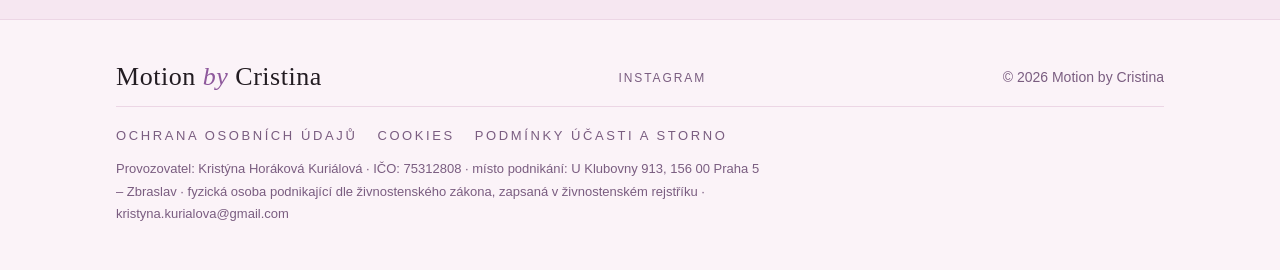
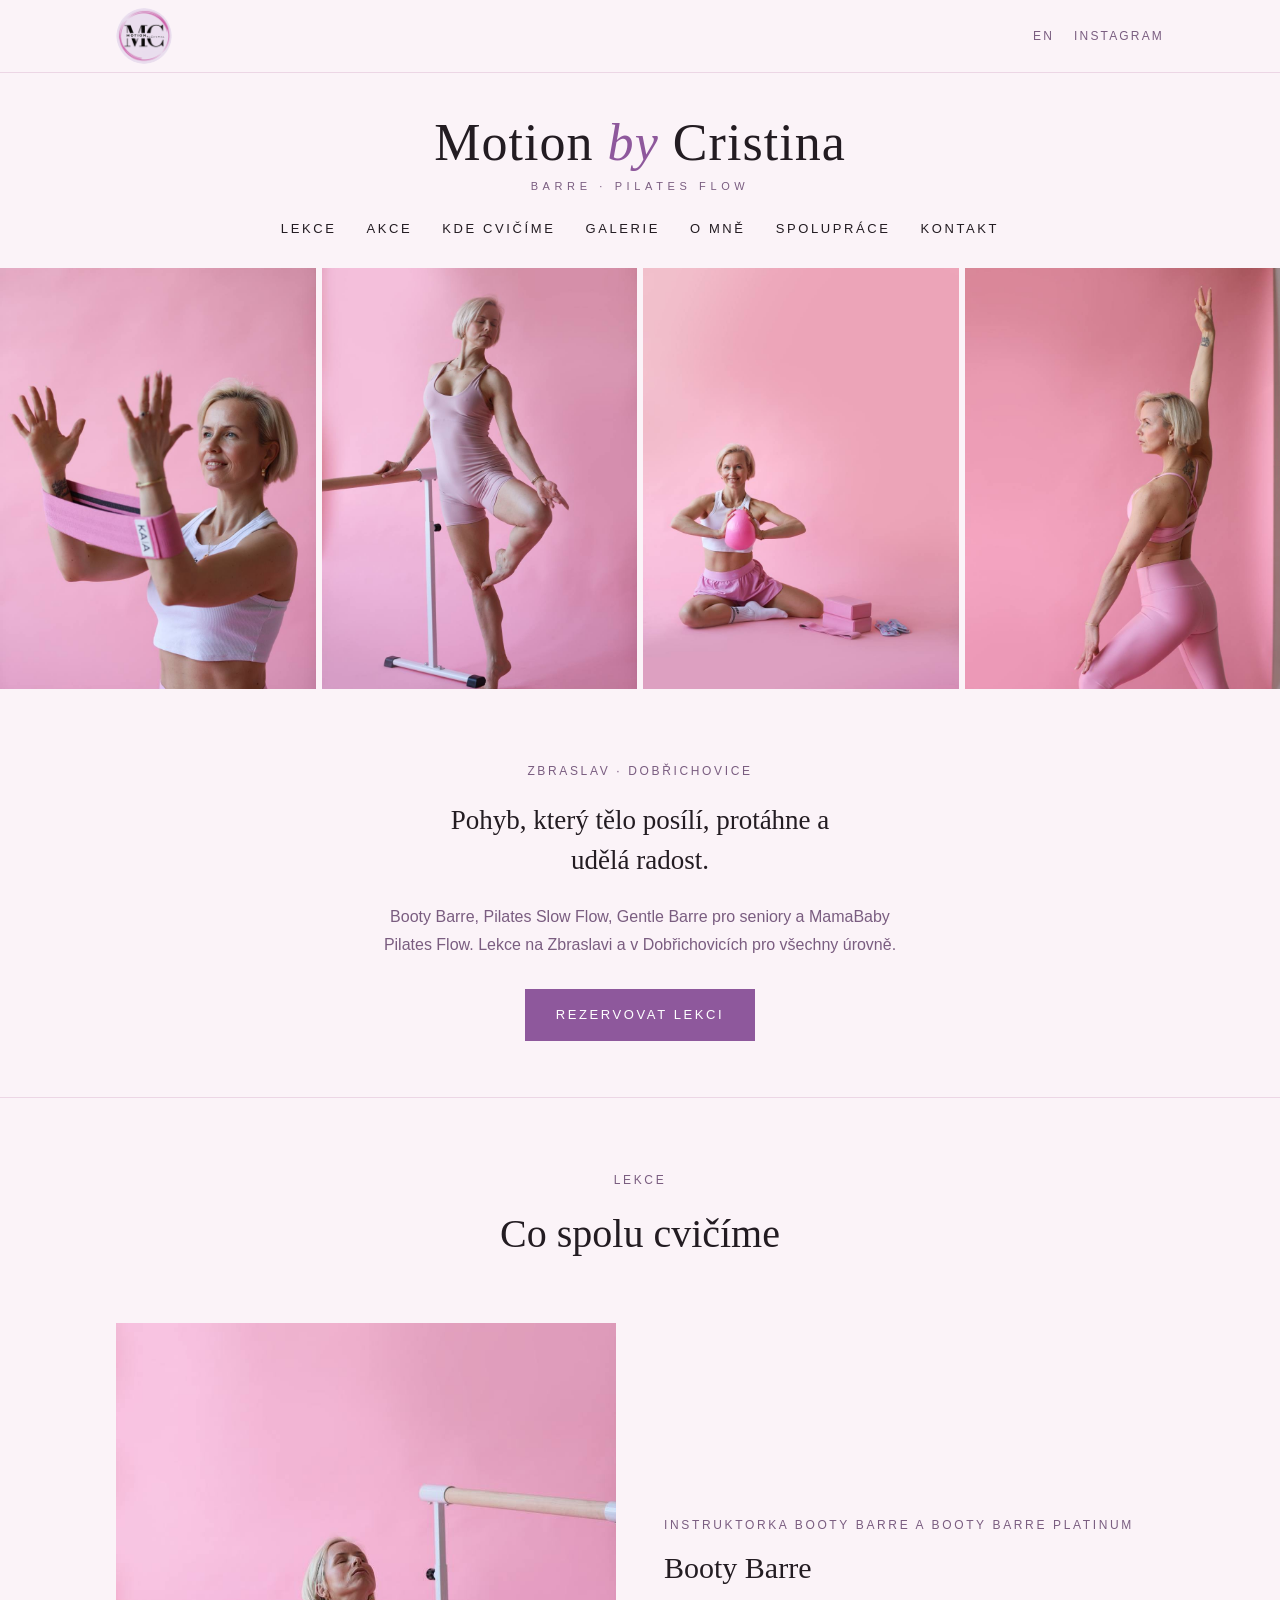
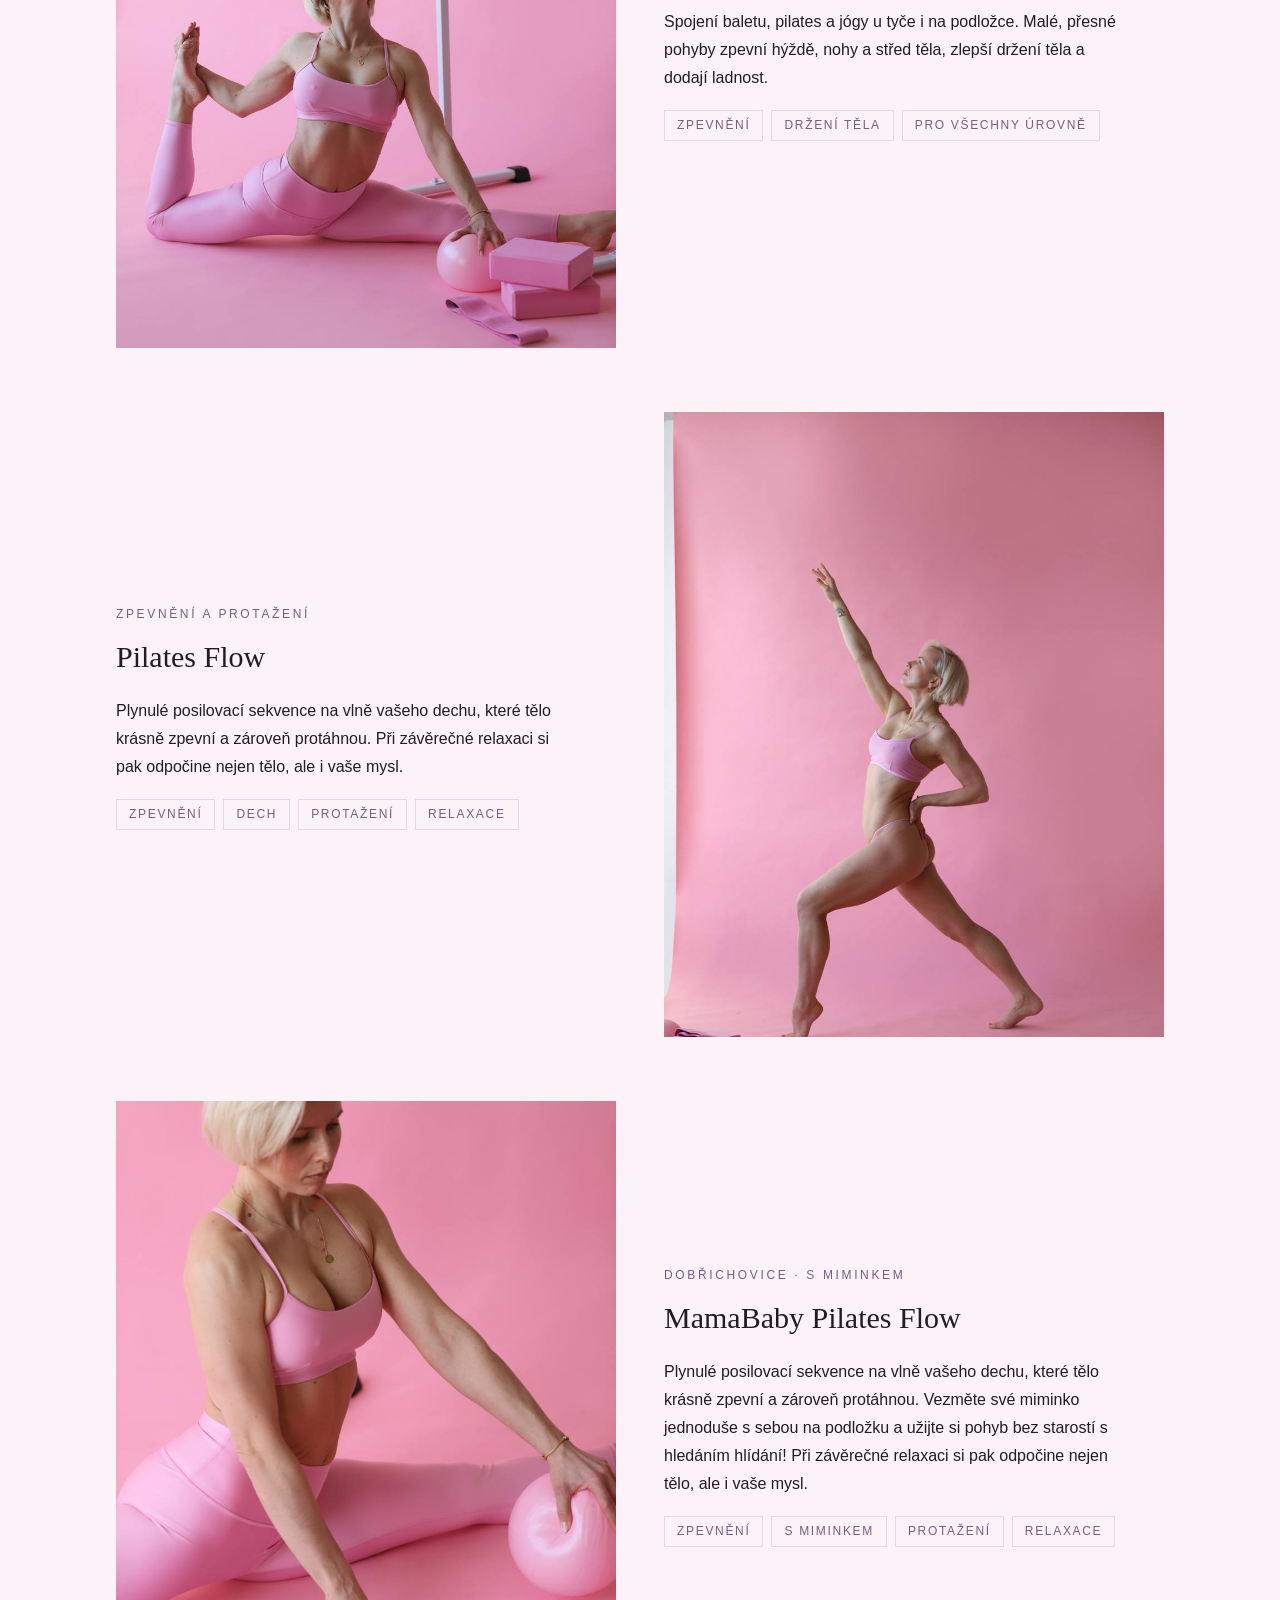
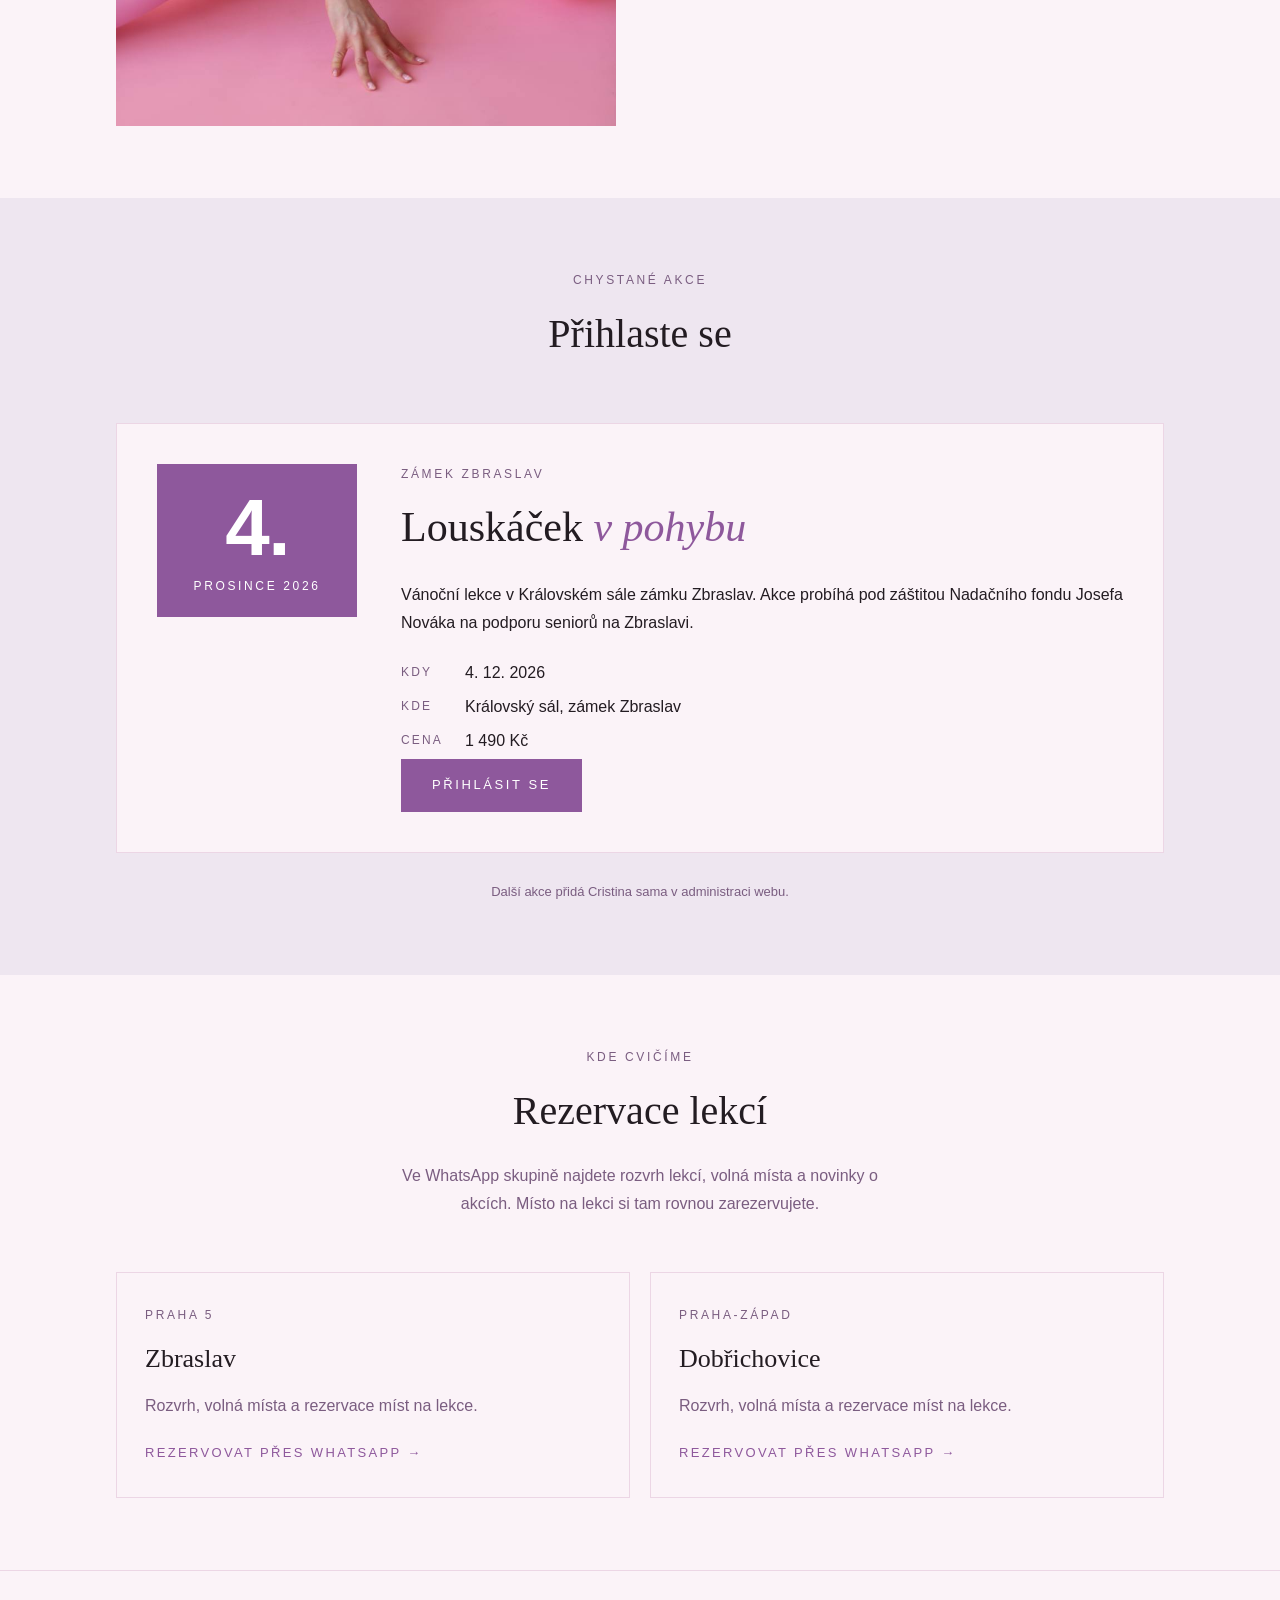
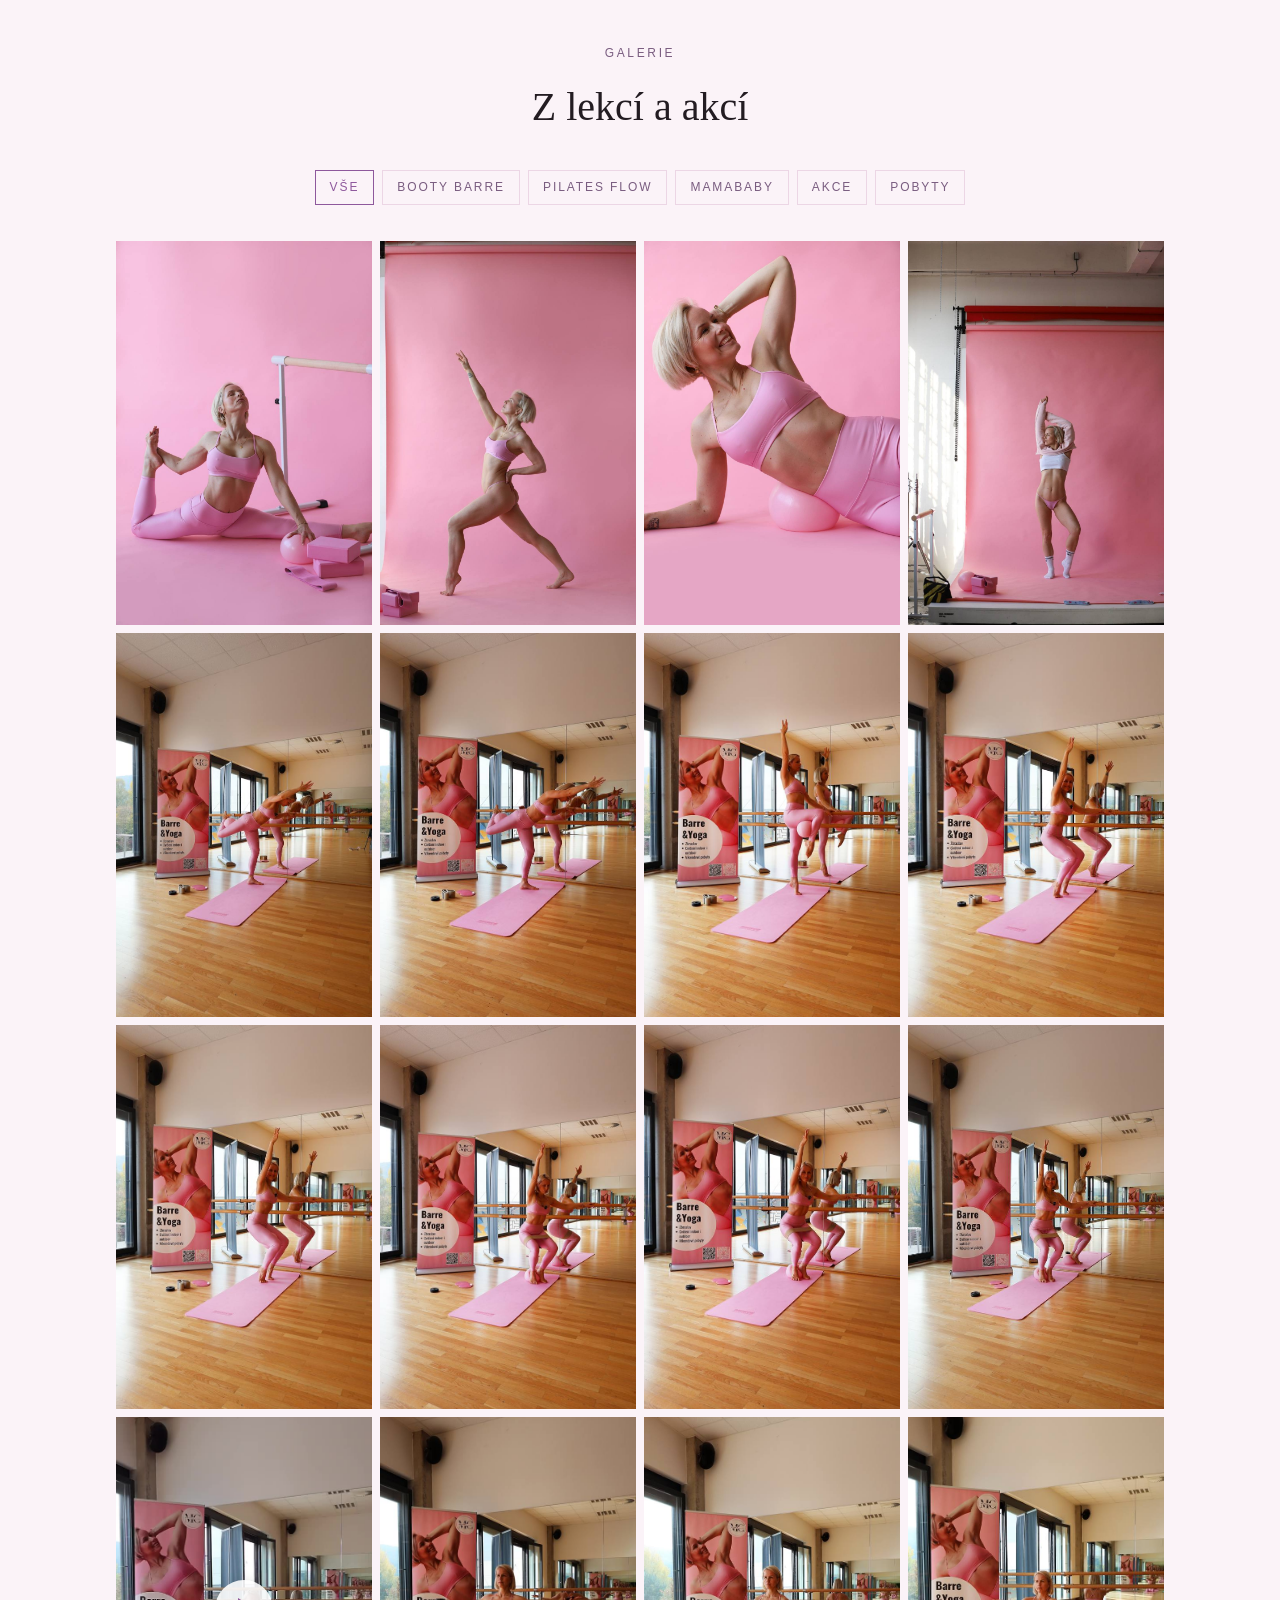
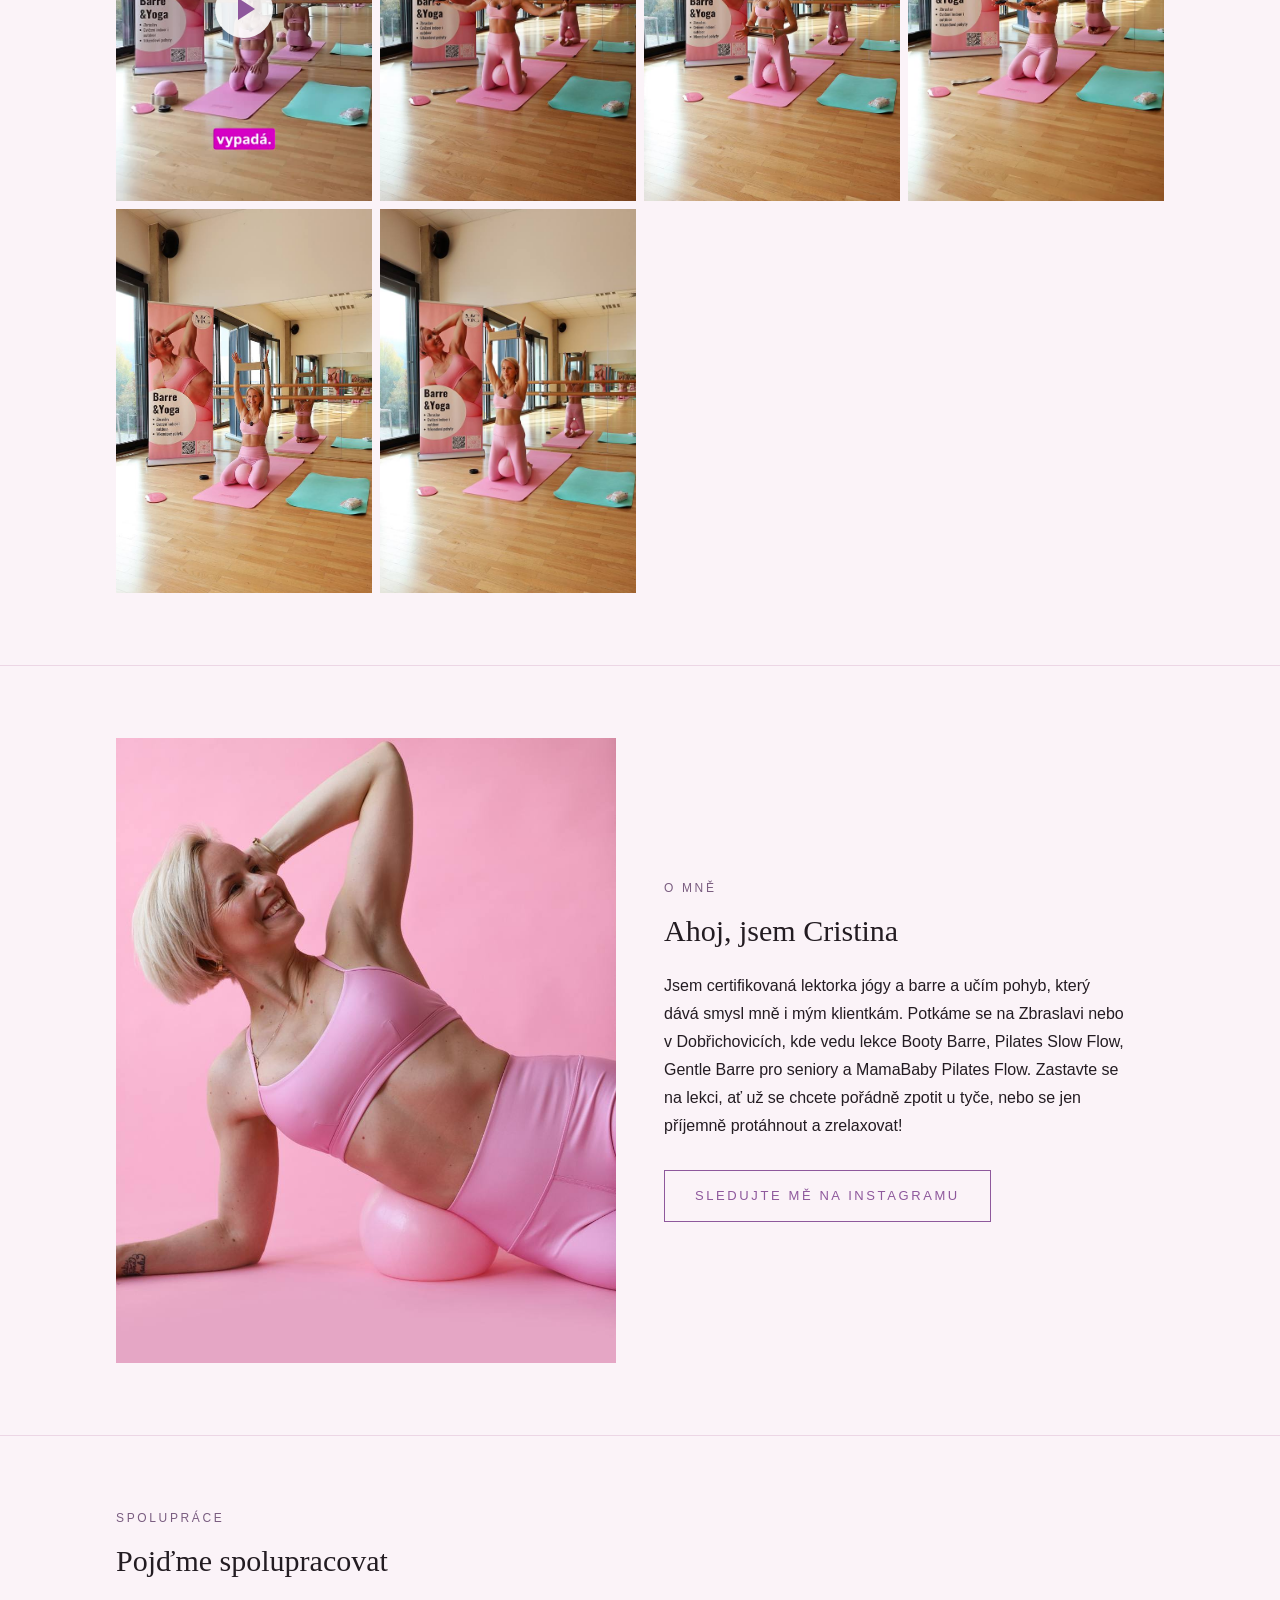
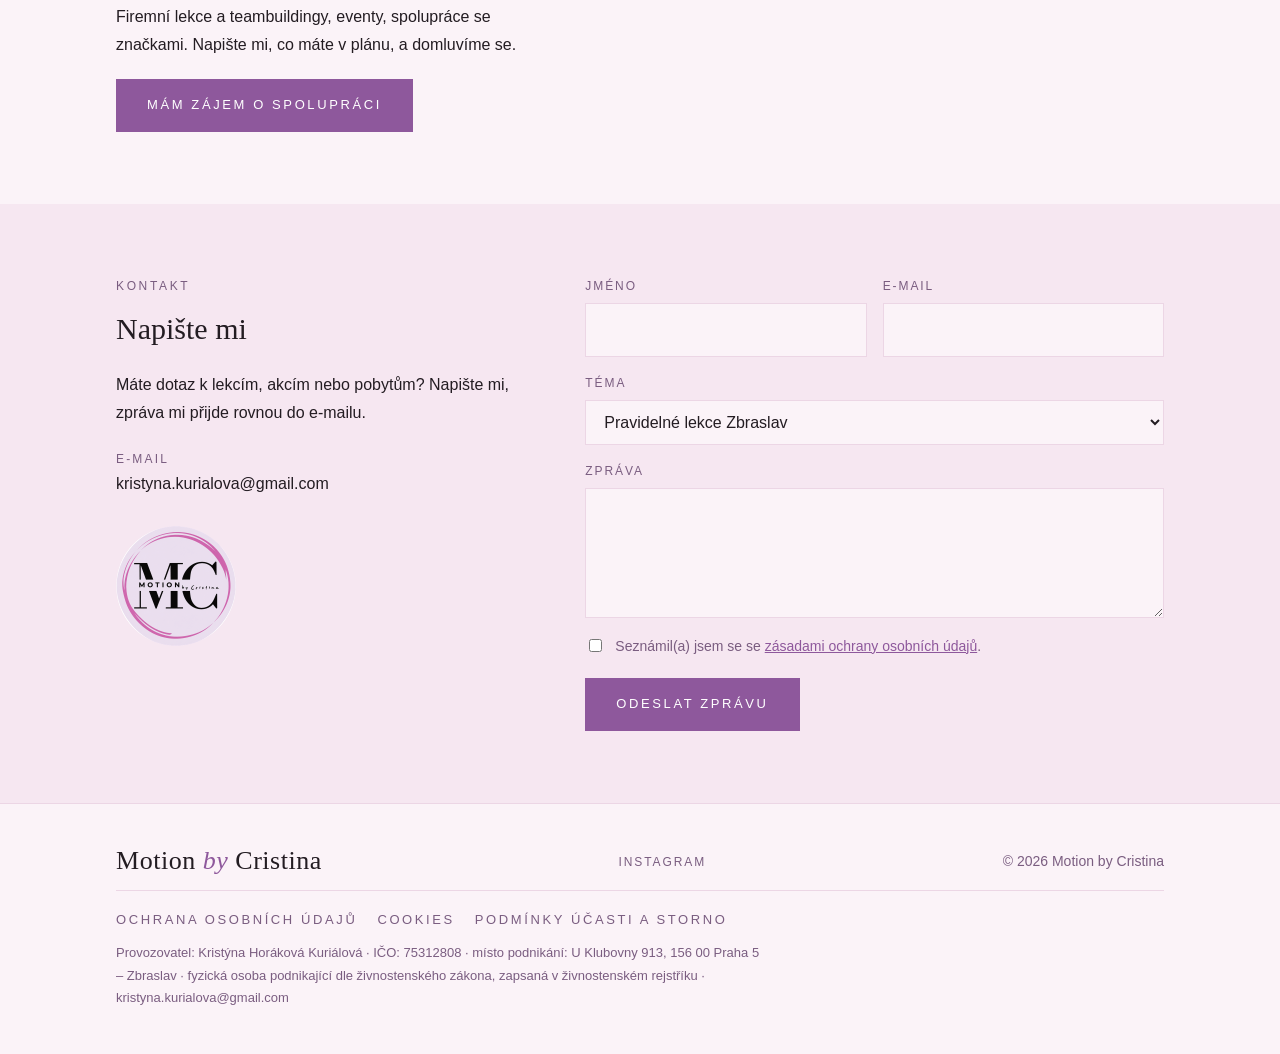
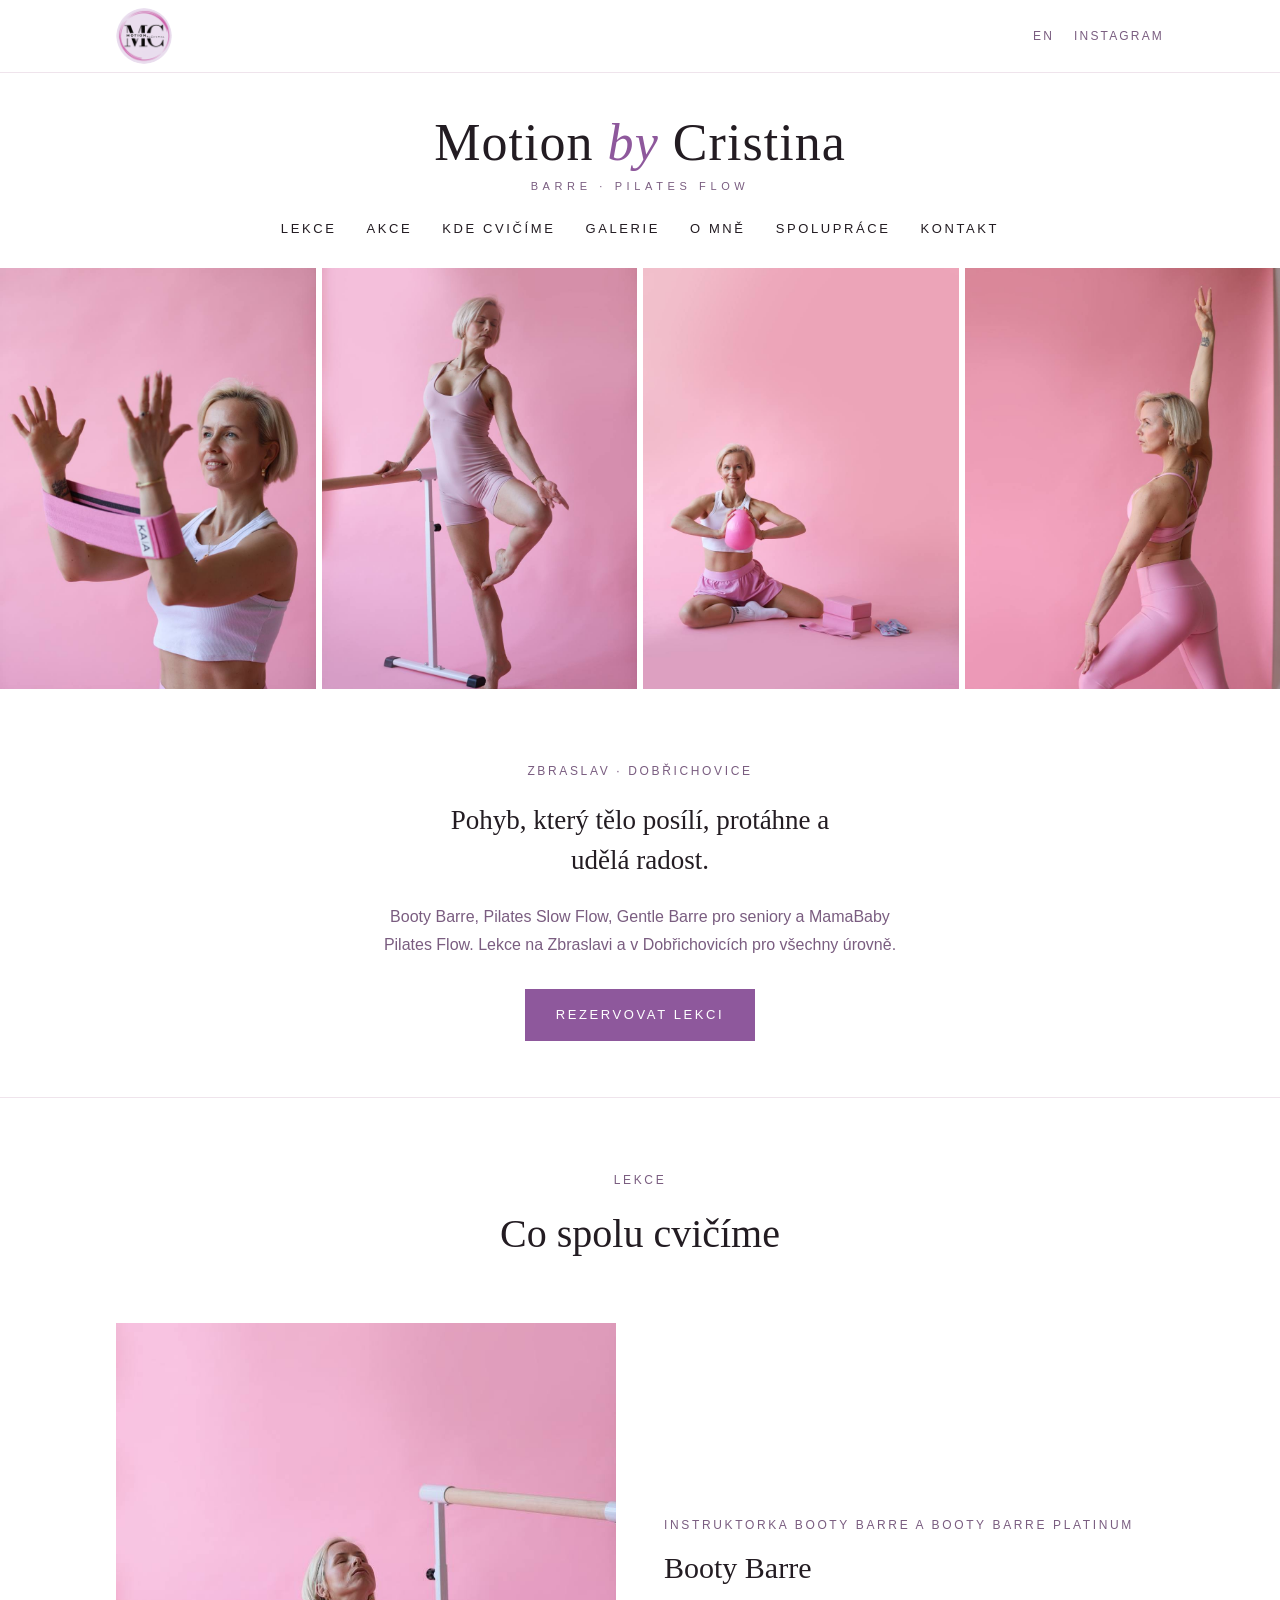
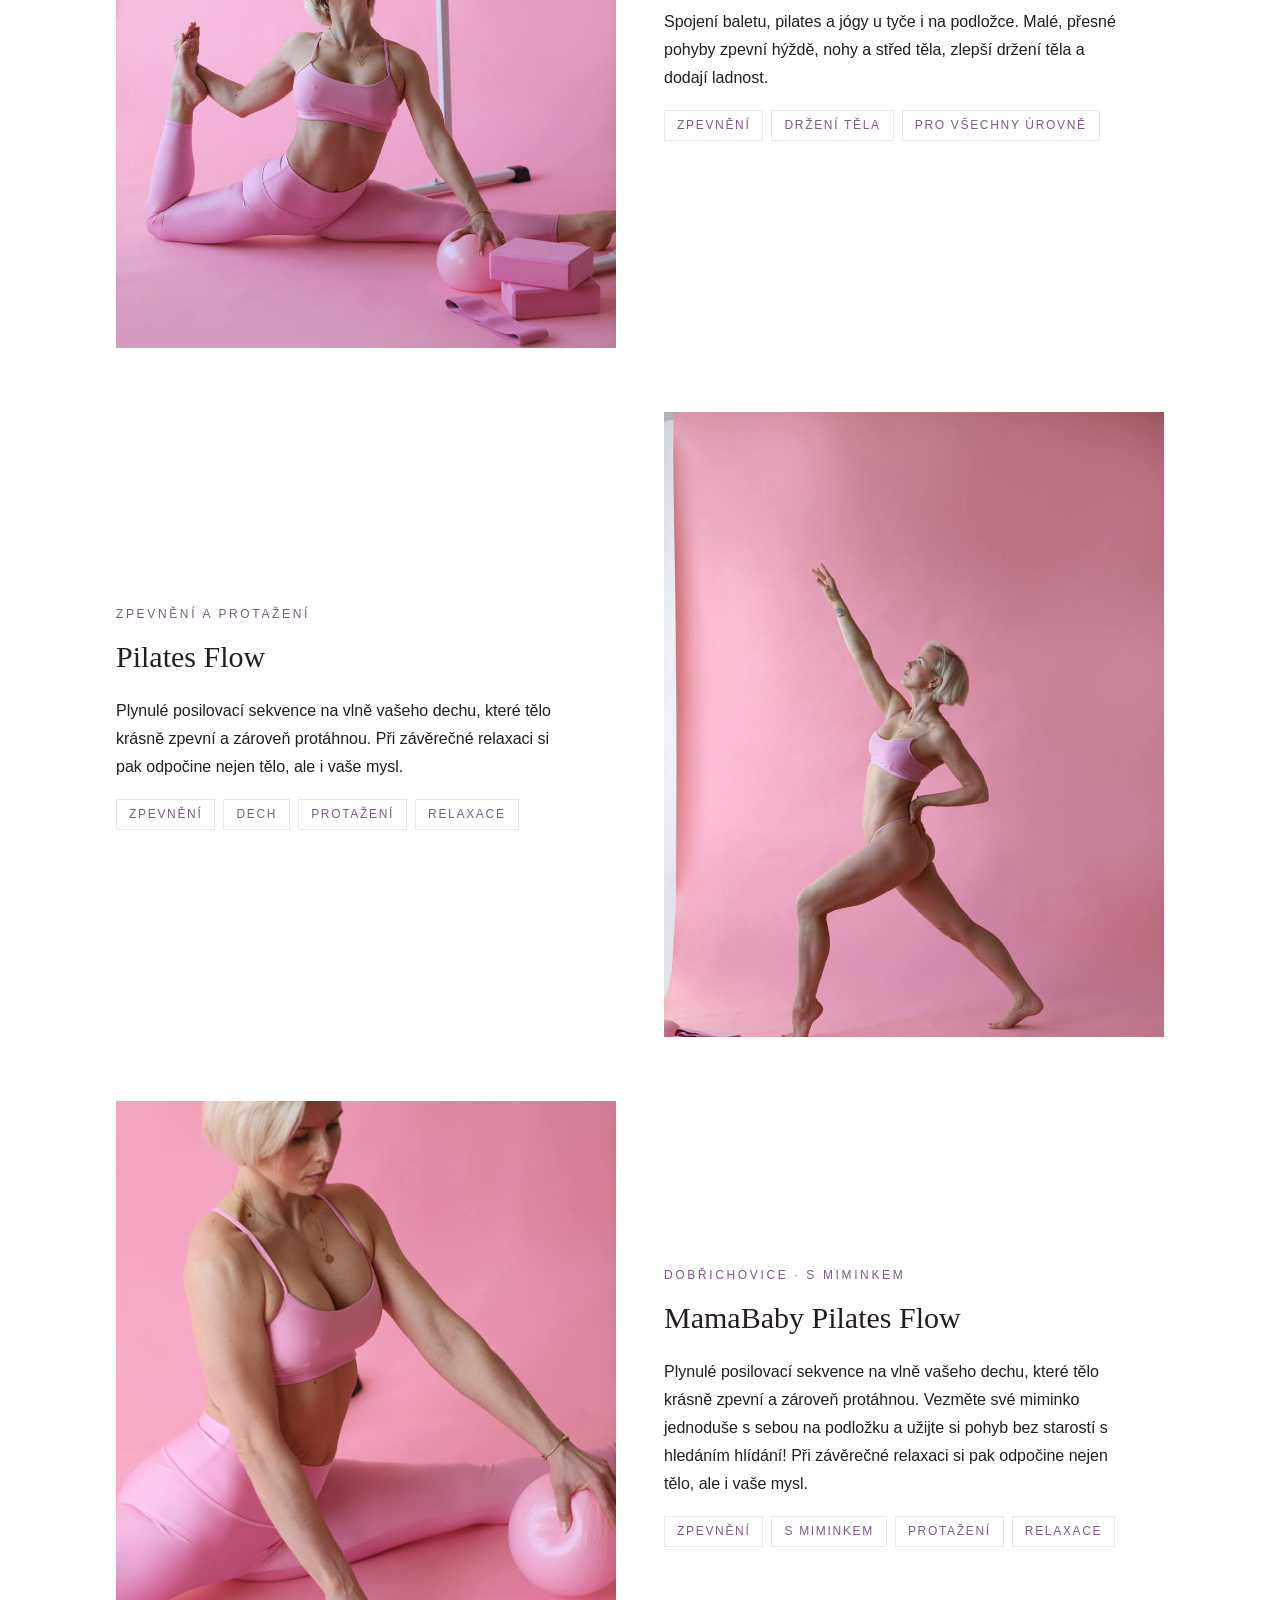
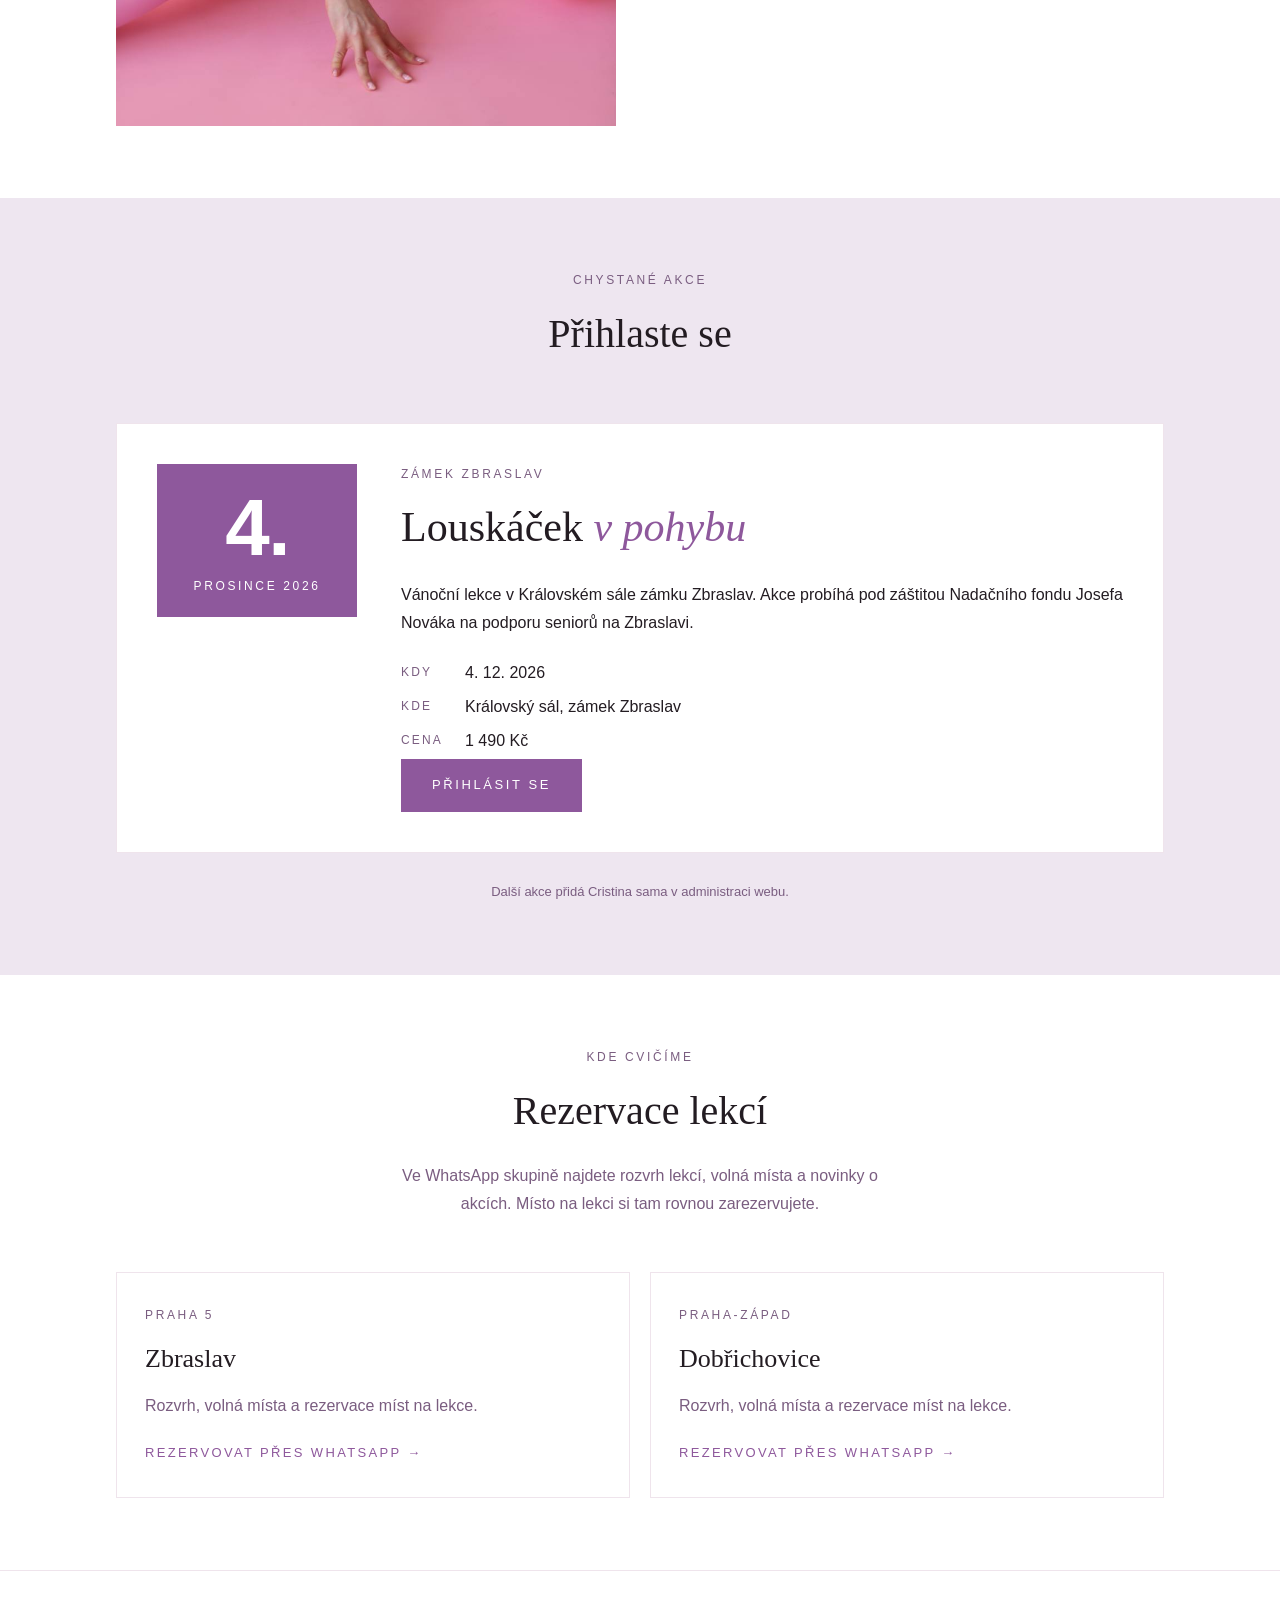
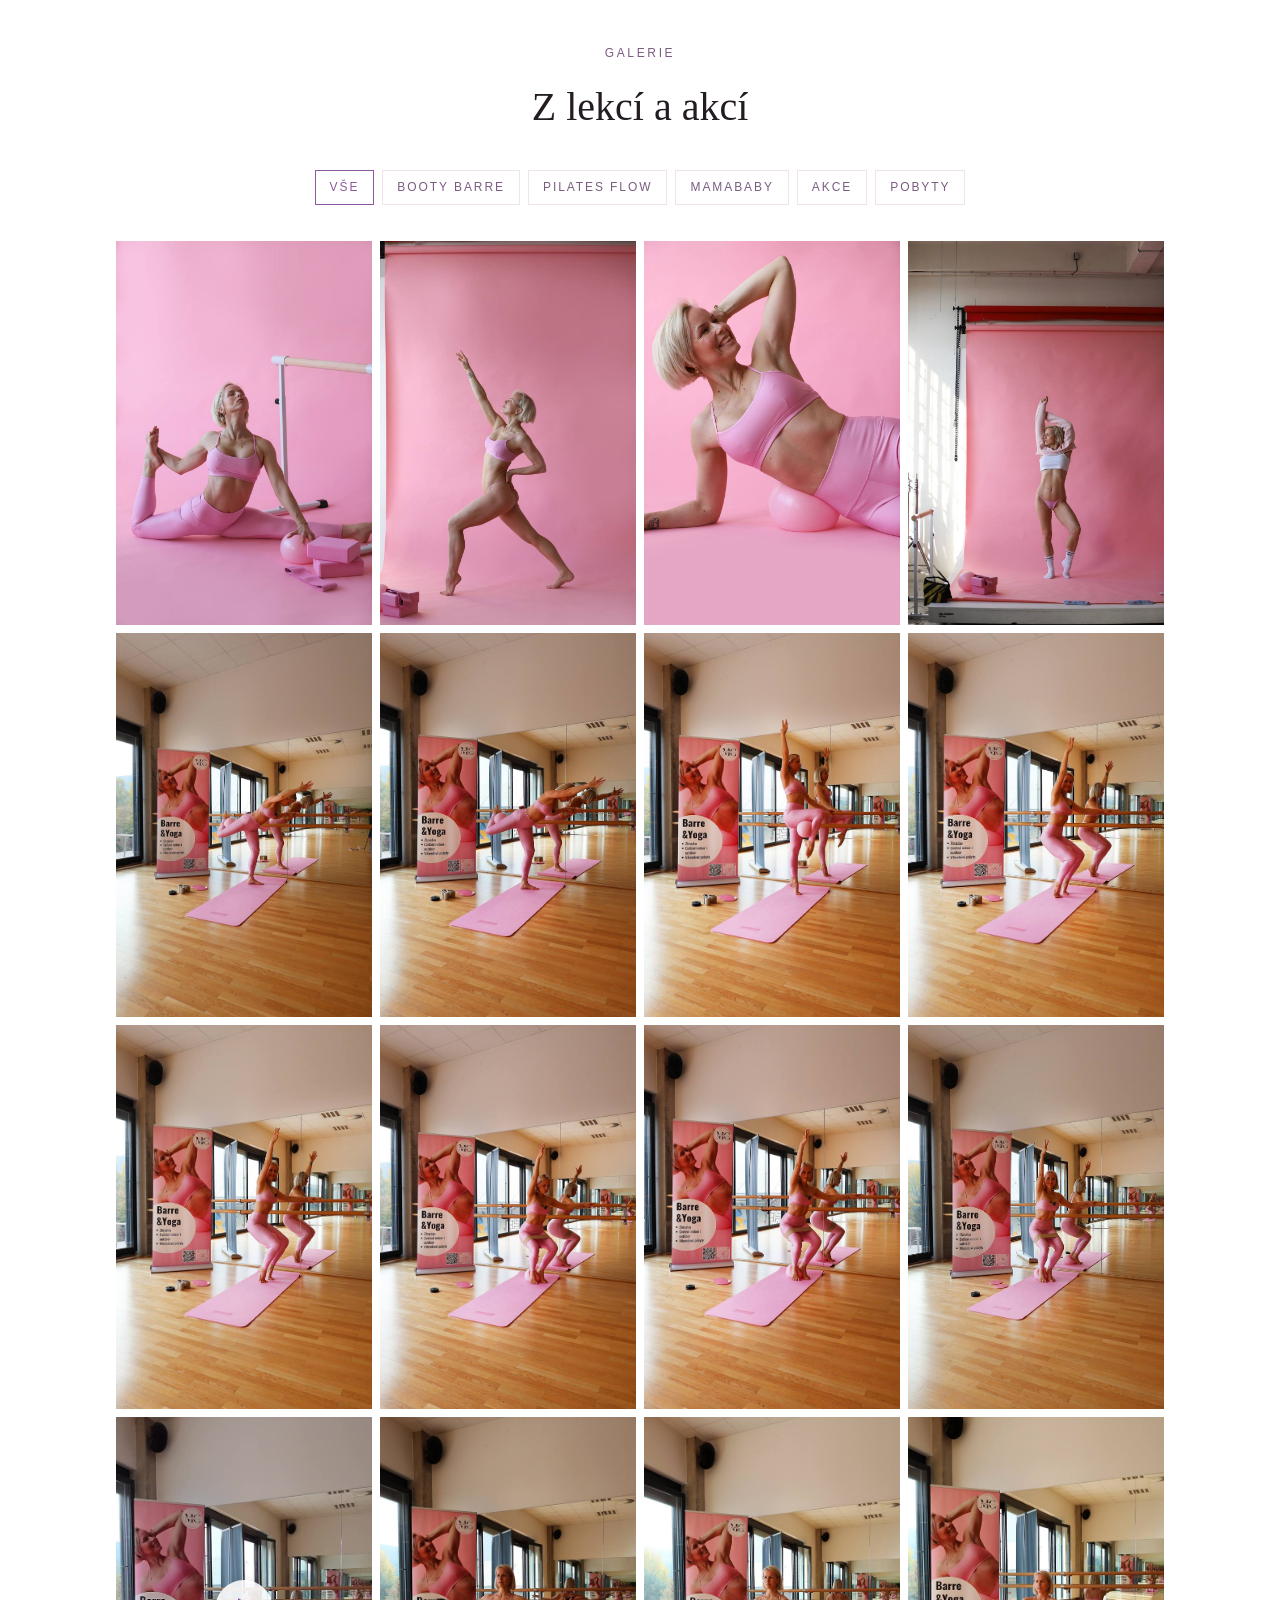
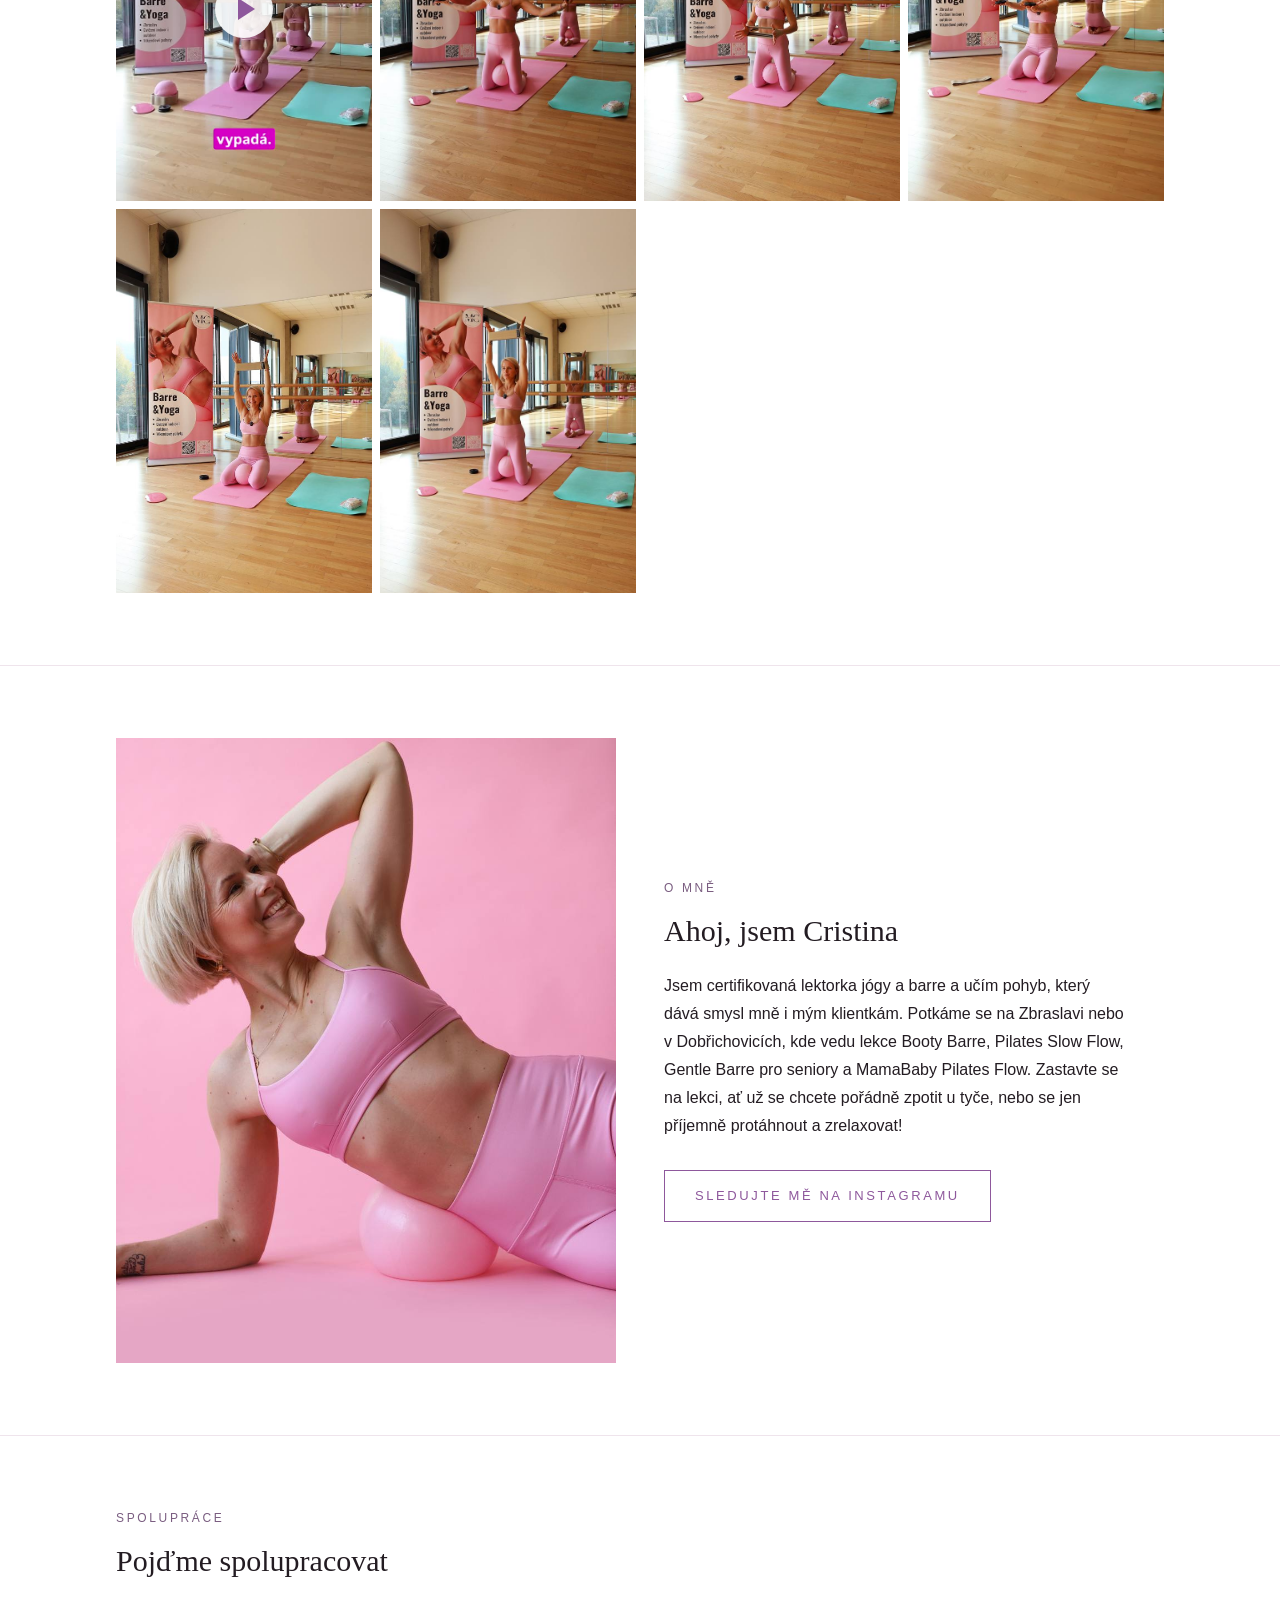
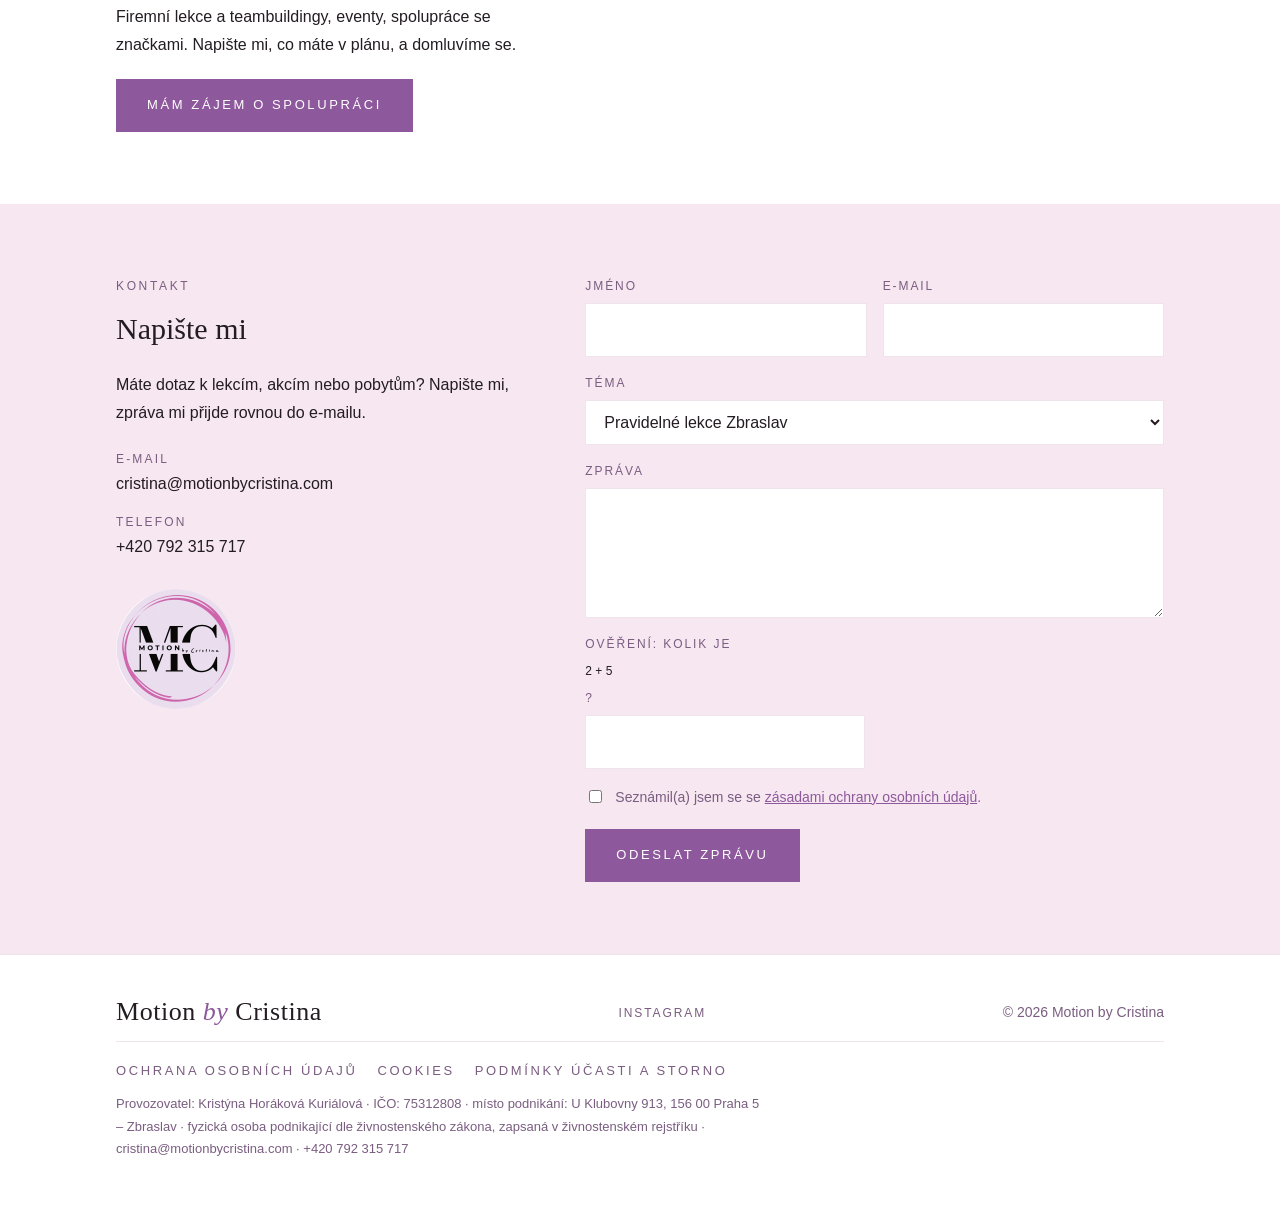
